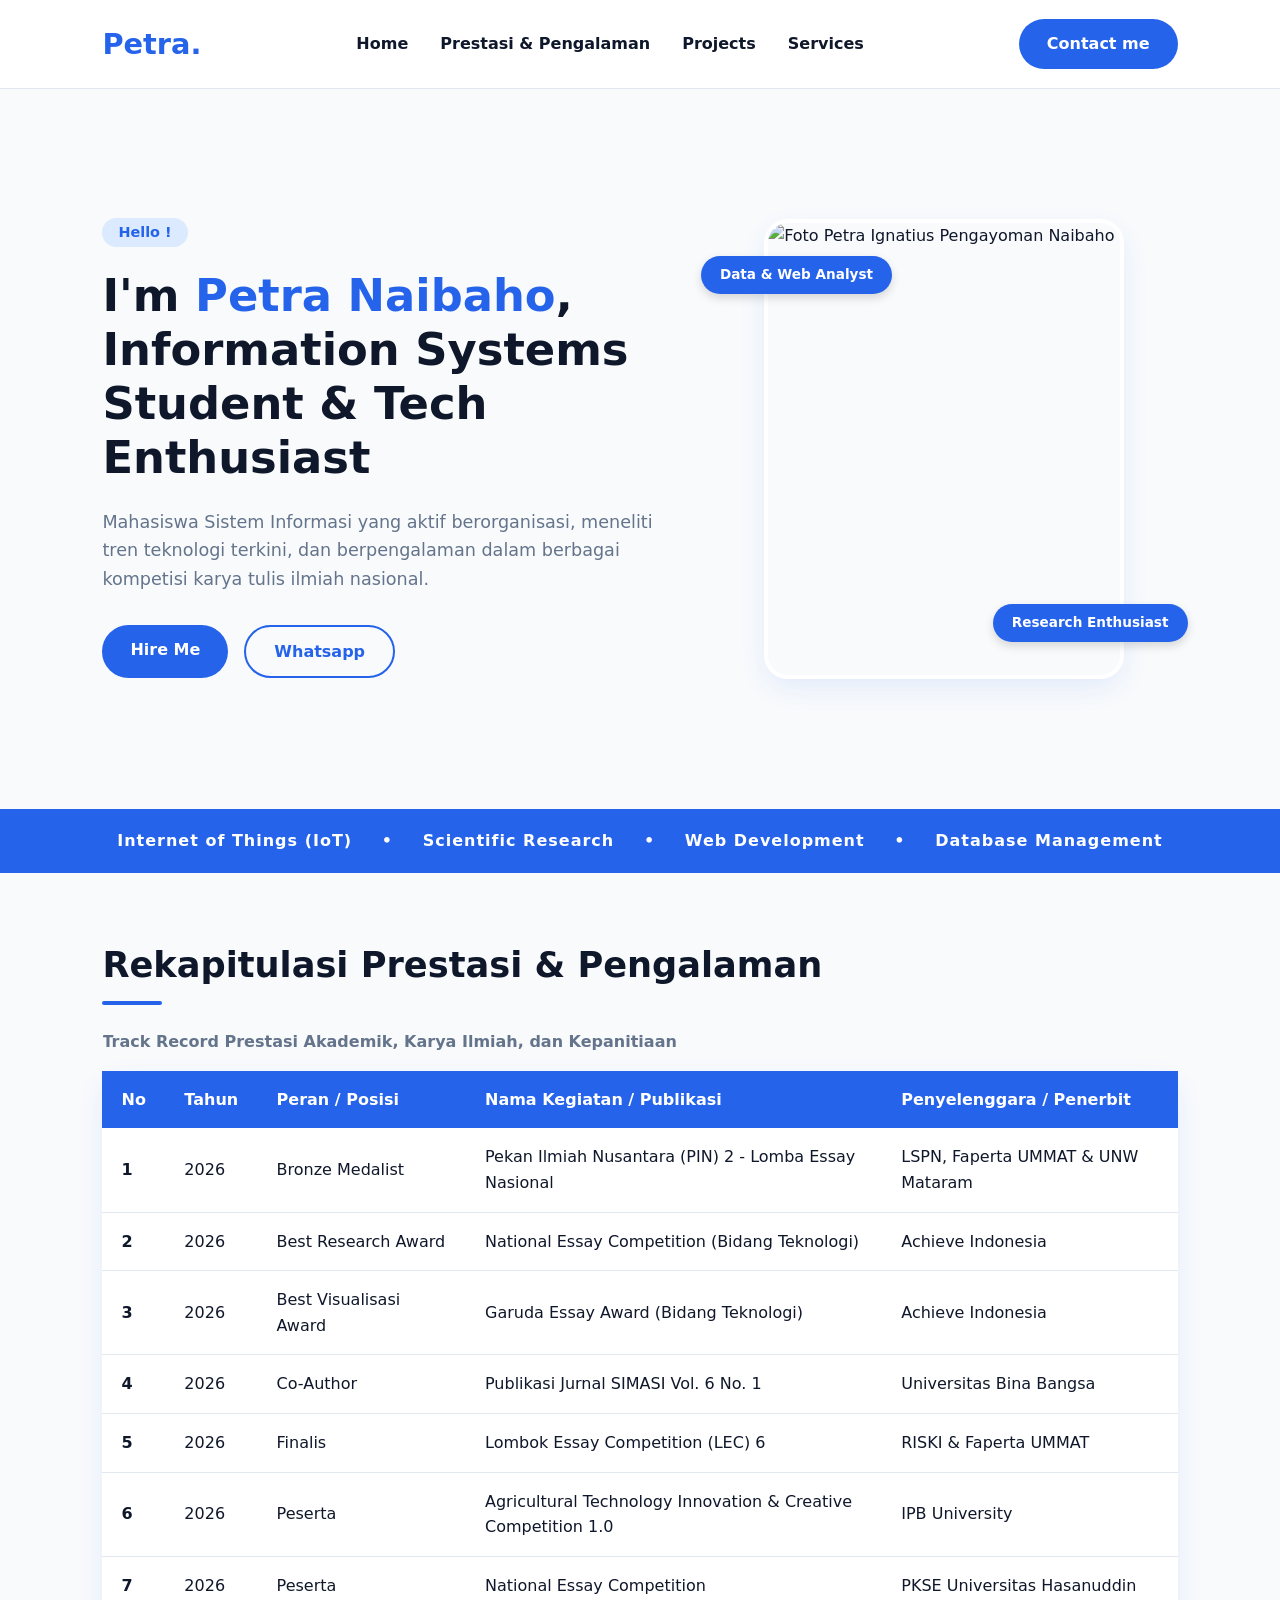
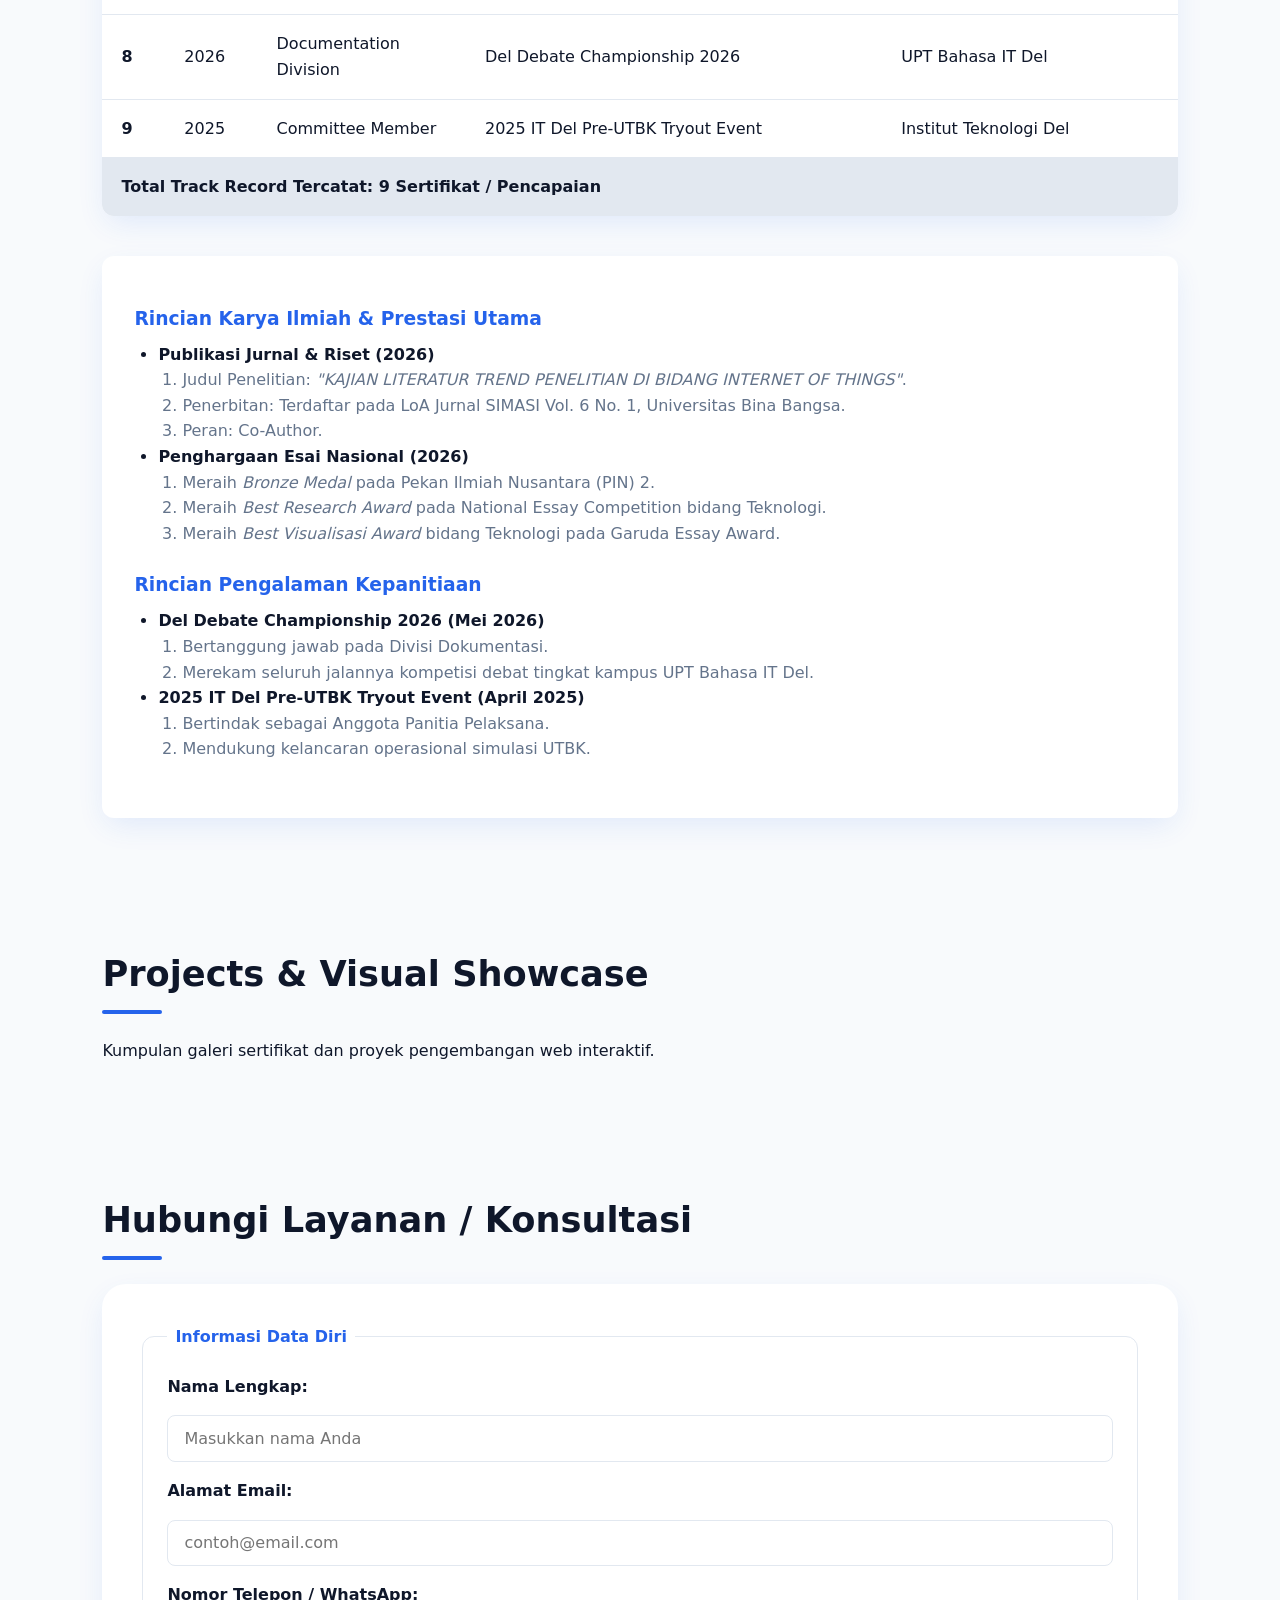
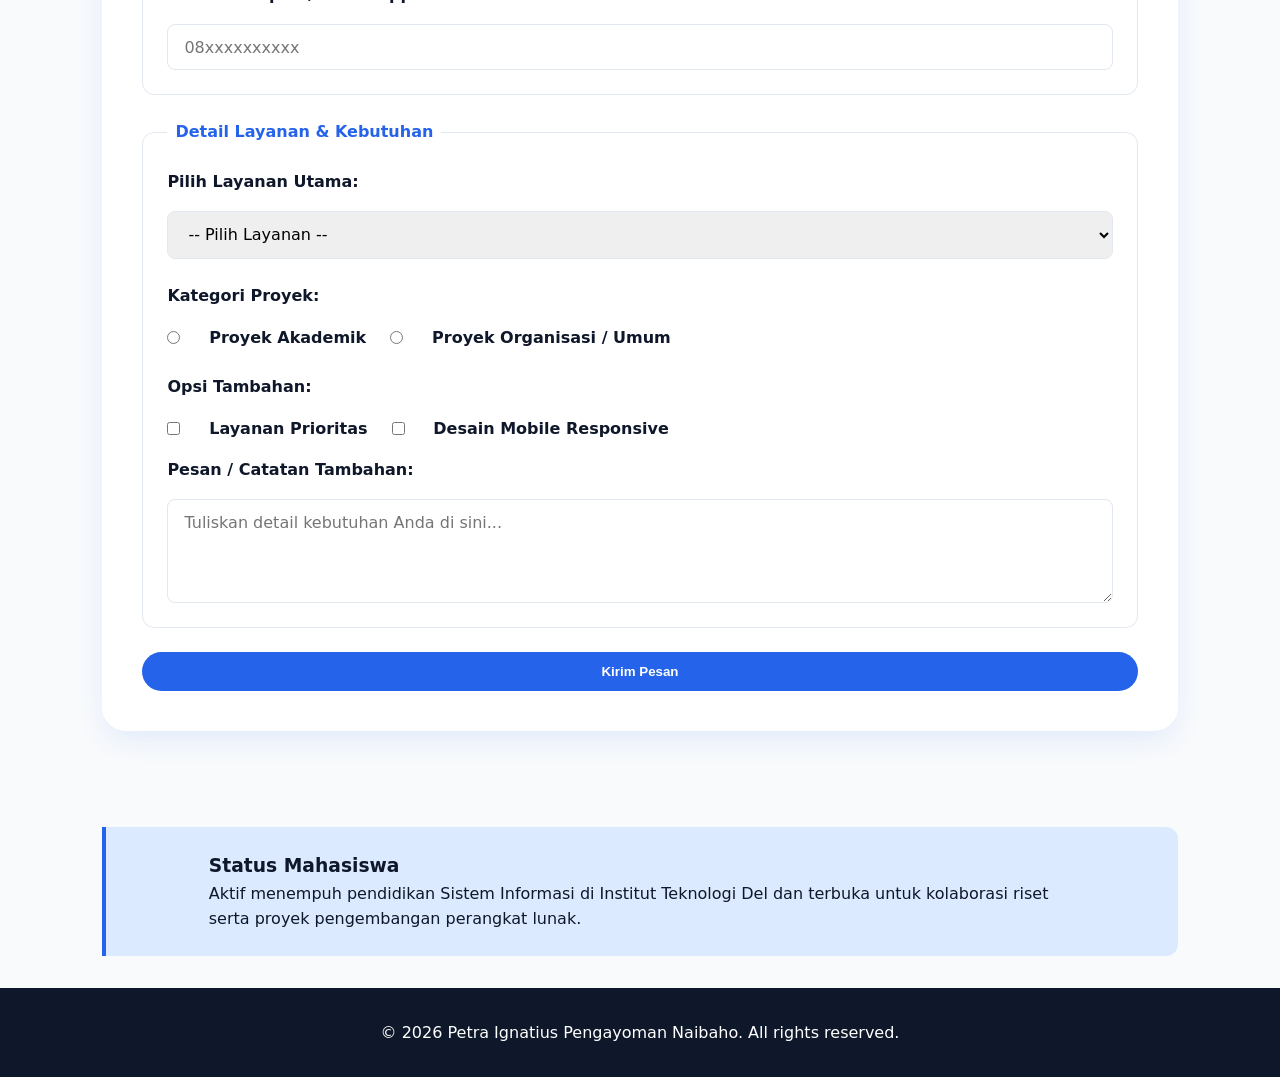
==== Portofolio_Petra/index.html @ 7502387e "update" ====
<!DOCTYPE html>
<html lang="id">
<head>
  <meta charset="UTF-8">
  <meta name="viewport" content="width=device-width, initial-scale=1.0">
  <title>Portofolio - Petra Ignatius Pengayoman Naibaho</title>
  <link rel="stylesheet" href="style.css">
</head>
<body>

  <!-- Header & Navigasi Utama -->
  <header>
    <div class="logo">
      <h2>Petra.</h2>
    </div>
    <nav>
      <ul>
        <li><a href="#tentang-saya">Home</a></li>
        <li><a href="#prestasi-organisasi">Prestasi & Pengalaman</a></li>
        <li><a href="#portofolio-karya">Projects</a></li>
        <li><a href="#formulir-layanan">Services</a></li>
      </ul>
    </nav>
    <a href="#formulir-layanan" class="btn-nav">Contact me</a>
  </header>

  <main>
    <!-- Hero Section -->
    <section id="tentang-saya" class="hero-section">
      <div class="hero-text">
        <span class="badge-hello">Hello !</span>
        <h1>I'm <span>Petra Naibaho</span>,<br>Information Systems Student & Tech Enthusiast</h1>
        <p>Mahasiswa Sistem Informasi yang aktif berorganisasi, meneliti tren teknologi terkini, dan berpengalaman dalam berbagai kompetisi karya tulis ilmiah nasional.</p>
        
        <div class="hero-buttons">
          <a href="#formulir-layanan" class="btn-primary">Hire Me</a>
          <a href="https://wa.me/" target="_blank" rel="noopener noreferrer" class="btn-secondary">Whatsapp</a>
        </div>
      </div>

      <div class="hero-image-container">
        <img src="assets/images/foto-petra.jpg" alt="Foto Petra Ignatius Pengayoman Naibaho" class="profile-img">
        <span class="tag-badge tag-top">Data & Web Analyst</span>
        <span class="tag-badge tag-bottom">Research Enthusiast</span>
      </div>
    </section>

    <!-- Skills Banner Strip -->
    <div class="skills-banner">
      <span>Internet of Things (IoT)</span> &bull; 
      <span>Scientific Research</span> &bull; 
      <span>Web Development</span> &bull; 
      <span>Database Management</span>
    </div>

    <!-- Section 2: Tabel Rekapitulasi & List Semantik -->
    <section id="prestasi-organisasi">
      <h2>Rekapitulasi Prestasi & Pengalaman</h2>
      
      <!-- Tabel Semantik Lengkap -->
      <table>
        <caption>Track Record Prestasi Akademik, Karya Ilmiah, dan Kepanitiaan</caption>
        <thead>
          <tr>
            <th scope="col">No</th>
            <th scope="col">Tahun</th>
            <th scope="col">Peran / Posisi</th>
            <th scope="col">Nama Kegiatan / Publikasi</th>
            <th scope="col">Penyelenggara / Penerbit</th>
          </tr>
        </thead>
        <tbody>
          <tr>
            <th scope="row">1</th>
            <td>2026</td>
            <td>Bronze Medalist</td>
            <td>Pekan Ilmiah Nusantara (PIN) 2 - Lomba Essay Nasional</td>
            <td>LSPN, Faperta UMMAT & UNW Mataram</td>
          </tr>
          <tr>
            <th scope="row">2</th>
            <td>2026</td>
            <td>Best Research Award</td>
            <td>National Essay Competition (Bidang Teknologi)</td>
            <td>Achieve Indonesia</td>
          </tr>
          <tr>
            <th scope="row">3</th>
            <td>2026</td>
            <td>Best Visualisasi Award</td>
            <td>Garuda Essay Award (Bidang Teknologi)</td>
            <td>Achieve Indonesia</td>
          </tr>
          <tr>
            <th scope="row">4</th>
            <td>2026</td>
            <td>Co-Author</td>
            <td>Publikasi Jurnal SIMASI Vol. 6 No. 1</td>
            <td>Universitas Bina Bangsa</td>
          </tr>
          <tr>
            <th scope="row">5</th>
            <td>2026</td>
            <td>Finalis</td>
            <td>Lombok Essay Competition (LEC) 6</td>
            <td>RISKI & Faperta UMMAT</td>
          </tr>
          <tr>
            <th scope="row">6</th>
            <td>2026</td>
            <td>Peserta</td>
            <td>Agricultural Technology Innovation & Creative Competition 1.0</td>
            <td>IPB University</td>
          </tr>
          <tr>
            <th scope="row">7</th>
            <td>2026</td>
            <td>Peserta</td>
            <td>National Essay Competition</td>
            <td>PKSE Universitas Hasanuddin</td>
          </tr>
          <tr>
            <th scope="row">8</th>
            <td>2026</td>
            <td>Documentation Division</td>
            <td>Del Debate Championship 2026</td>
            <td>UPT Bahasa IT Del</td>
          </tr>
          <tr>
            <th scope="row">9</th>
            <td>2025</td>
            <td>Committee Member</td>
            <td>2025 IT Del Pre-UTBK Tryout Event</td>
            <td>Institut Teknologi Del</td>
          </tr>
        </tbody>
        <tfoot>
          <tr>
            <td colspan="5">Total Track Record Tercatat: 9 Sertifikat / Pencapaian</td>
          </tr>
        </tfoot>
      </table>

      <!-- List Detail Rincian (HTML Lists: ul & ol) -->
      <article class="detail-lists">
        <h3>Rincian Karya Ilmiah & Prestasi Utama</h3>
        <ul>
          <li>
            <strong>Publikasi Jurnal & Riset (2026)</strong>
            <ol>
              <li>Judul Penelitian: <em>"KAJIAN LITERATUR TREND PENELITIAN DI BIDANG INTERNET OF THINGS"</em>.</li>
              <li>Penerbitan: Terdaftar pada LoA Jurnal SIMASI Vol. 6 No. 1, Universitas Bina Bangsa.</li>
              <li>Peran: Co-Author.</li>
            </ol>
          </li>
          <li>
            <strong>Penghargaan Esai Nasional (2026)</strong>
            <ol>
              <li>Meraih <em>Bronze Medal</em> pada Pekan Ilmiah Nusantara (PIN) 2.</li>
              <li>Meraih <em>Best Research Award</em> pada National Essay Competition bidang Teknologi.</li>
              <li>Meraih <em>Best Visualisasi Award</em> bidang Teknologi pada Garuda Essay Award.</li>
            </ol>
          </li>
        </ul>

        <h3>Rincian Pengalaman Kepanitiaan</h3>
        <ul>
          <li>
            <strong>Del Debate Championship 2026 (Mei 2026)</strong>
            <ol>
              <li>Bertanggung jawab pada Divisi Dokumentasi.</li>
              <li>Merekam seluruh jalannya kompetisi debat tingkat kampus UPT Bahasa IT Del.</li>
            </ol>
          </li>
          <li>
            <strong>2025 IT Del Pre-UTBK Tryout Event (April 2025)</strong>
            <ol>
              <li>Bertindak sebagai Anggota Panitia Pelaksana.</li>
              <li>Mendukung kelancaran operasional simulasi UTBK.</li>
            </ol>
          </li>
        </ul>
      </article>
    </section>

    <!-- Section 3: Showcase Karya -->
    <section id="portofolio-karya">
      <h2>Projects & Visual Showcase</h2>
      <p>Kumpulan galeri sertifikat dan proyek pengembangan web interaktif.</p>
    </section>

    <!-- Section 4: Formulir Layanan Interaktif (WCAG 2.2 Level AA) -->
    <section id="formulir-layanan">
      <h2>Hubungi Layanan / Konsultasi</h2>
      <form action="#" method="POST">
        
        <fieldset>
          <legend>Informasi Data Diri</legend>
          
          <label for="nama">Nama Lengkap:</label>
          <input type="text" id="nama" name="nama" placeholder="Masukkan nama Anda" required>

          <label for="email">Alamat Email:</label>
          <input type="email" id="email" name="email" placeholder="contoh@email.com" required>

          <label for="telepon">Nomor Telepon / WhatsApp:</label>
          <input type="tel" id="telepon" name="telepon" placeholder="08xxxxxxxxxx" required>
        </fieldset>

        <fieldset>
          <legend>Detail Layanan & Kebutuhan</legend>
          
          <label for="jenis-layanan">Pilih Layanan Utama:</label>
          <select id="jenis-layanan" name="jenis-layanan" required>
            <option value="">-- Pilih Layanan --</option>
            <option value="web-dev">Web Development</option>
            <option value="research">Konsultasi Riset & Karya Tulis</option>
            <option value="database">Desain Basis Data</option>
          </select>

          <p class="form-label-group">Kategori Proyek:</p>
          <div class="radio-group">
            <input type="radio" id="akademik" name="kategori" value="akademik" required>
            <label for="akademik">Proyek Akademik</label>
            
            <input type="radio" id="organisasi" name="kategori" value="organisasi">
            <label for="organisasi">Proyek Organisasi / Umum</label>
          </div>

          <p class="form-label-group">Opsi Tambahan:</p>
          <div class="checkbox-group">
            <input type="checkbox" id="fast-track" name="opsi" value="fast-track">
            <label for="fast-track">Layanan Prioritas</label>
            
            <input type="checkbox" id="responsive" name="opsi" value="responsive">
            <label for="responsive">Desain Mobile Responsive</label>
          </div>

          <label for="pesan">Pesan / Catatan Tambahan:</label>
          <textarea id="pesan" name="pesan" rows="4" placeholder="Tuliskan detail kebutuhan Anda di sini..." required></textarea>
        </fieldset>

        <button type="submit" class="btn-primary">Kirim Pesan</button>
      </form>
    </section>

    <!-- Sidebar Informasi Tambahan -->
    <aside>
      <h3>Status Mahasiswa</h3>
      <p>Aktif menempuh pendidikan Sistem Informasi di Institut Teknologi Del dan terbuka untuk kolaborasi riset serta proyek pengembangan perangkat lunak.</p>
    </aside>
  </main>

  <!-- Footer -->
  <footer>
    <p>&copy; 2026 Petra Ignatius Pengayoman Naibaho. All rights reserved.</p>
  </footer>

</body>
</html>
---- Portofolio_Petra/style.css ----
/* ==========================================================================
   1. UNIVERSAL RESET & VARIABLES
   ========================================================================== */
:root {
  --primary-color: #2563eb;
  --primary-hover: #1d4ed8;
  --bg-color: #f8fafc;
  --card-bg: #ffffff;
  --text-dark: #0f172a;
  --text-muted: #64748b;
  --border-color: #e2e8f0;

  --font-family: 'Segoe UI', system-ui, -apple-system, sans-serif;
  --border-radius-lg: 24px;
  --border-radius-md: 12px;
  --border-radius-pill: 50px;
  --box-shadow: 0 10px 30px -5px rgba(37, 99, 235, 0.12);
}

* {
  margin: 0;
  padding: 0;
  box-sizing: border-box;
}

html {
  scroll-behavior: smooth;
}

body {
  font-family: var(--font-family);
  background-color: var(--bg-color);
  color: var(--text-dark);
  line-height: 1.6;
}

/* ==========================================================================
   2. HEADER & NAVIGASI (Flexbox)
   ========================================================================== */
header {
  display: flex;
  justify-content: space-between;
  align-items: center;
  padding: 1.2rem 8%;
  background-color: rgba(255, 255, 255, 0.95);
  backdrop-filter: blur(10px);
  position: sticky;
  top: 0;
  z-index: 1000;
  border-bottom: 1px solid var(--border-color);
}

.logo h2 {
  font-size: 1.8rem;
  font-weight: 800;
  color: var(--primary-color);
}

nav ul {
  display: flex;
  list-style: none;
  gap: 2rem;
}

nav ul li a {
  text-decoration: none;
  color: var(--text-dark);
  font-weight: 600;
  transition: color 0.3s ease;
}

nav ul li a:hover {
  color: var(--primary-color);
}

.btn-nav, .btn-primary {
  background-color: var(--primary-color);
  color: #ffffff;
  padding: 0.75rem 1.75rem;
  border-radius: var(--border-radius-pill);
  text-decoration: none;
  font-weight: 600;
  transition: all 0.3s ease;
  border: none;
  cursor: pointer;
  display: inline-block;
  text-align: center;
}

.btn-nav:hover, .btn-primary:hover {
  background-color: var(--primary-hover);
  transform: translateY(-2px);
  box-shadow: 0 5px 15px rgba(37, 99, 235, 0.3);
}

.btn-secondary {
  background-color: transparent;
  color: var(--primary-color);
  border: 2px solid var(--primary-color);
  padding: 0.75rem 1.75rem;
  border-radius: var(--border-radius-pill);
  text-decoration: none;
  font-weight: 600;
  transition: all 0.3s ease;
}

.btn-secondary:hover {
  background-color: var(--primary-color);
  color: #ffffff;
}

/* ==========================================================================
   3. HERO SECTION (CSS Grid Layout)
   ========================================================================== */
.hero-section {
  display: grid;
  grid-template-columns: 1.2fr 1fr;
  align-items: center;
  gap: 3rem;
  padding: 4rem 8%;
  min-height: 80vh;
}

.badge-hello {
  background-color: #dbeafe;
  color: var(--primary-color);
  padding: 0.4rem 1rem;
  border-radius: var(--border-radius-pill);
  font-weight: 700;
  font-size: 0.9rem;
}

.hero-text h1 {
  font-size: 2.8rem;
  line-height: 1.2;
  margin: 1.5rem 0;
  font-weight: 800;
}

.hero-text h1 span {
  color: var(--primary-color);
}

.hero-text p {
  color: var(--text-muted);
  font-size: 1.1rem;
  margin-bottom: 2rem;
}

.hero-buttons {
  display: flex;
  gap: 1rem;
}

.hero-image-container {
  position: relative;
  display: flex;
  justify-content: center;
  align-items: center;
}

.profile-img {
  width: 100%;
  max-width: 360px;
  height: 460px;
  object-fit: cover;
  border-radius: var(--border-radius-lg);
  box-shadow: var(--box-shadow);
  border: 4px solid #ffffff;
}

.tag-badge {
  position: absolute;
  background-color: var(--primary-color);
  color: #ffffff;
  padding: 0.5rem 1.2rem;
  border-radius: var(--border-radius-pill);
  font-weight: 600;
  font-size: 0.85rem;
  box-shadow: 0 4px 10px rgba(0, 0, 0, 0.15);
  z-index: 2;
}

.tag-top { 
  top: 8%; 
  left: -10px; 
}

.tag-bottom { 
  bottom: 8%; 
  right: -10px; 
}

.skills-banner {
  background-color: var(--primary-color);
  color: #ffffff;
  padding: 1.2rem 8%;
  display: flex;
  justify-content: space-around;
  font-weight: 700;
  letter-spacing: 1px;
}

/* ==========================================================================
   4. SECTION & TABEL DATA SEMANTIK
   ========================================================================== */
section {
  padding: 4rem 8%;
}

section h2 {
  font-size: 2.2rem;
  margin-bottom: 1.5rem;
  position: relative;
}

section h2::after {
  content: '';
  display: block;
  width: 60px;
  height: 4px;
  background-color: var(--primary-color);
  border-radius: 2px;
  margin-top: 8px;
}

table {
  width: 100%;
  border-collapse: collapse;
  background-color: var(--card-bg);
  border-radius: var(--border-radius-md);
  overflow: hidden;
  box-shadow: var(--box-shadow);
  margin-bottom: 2.5rem;
}

caption {
  font-weight: 700;
  margin-bottom: 1rem;
  text-align: left;
  color: var(--text-muted);
}

thead {
  background-color: var(--primary-color);
  color: #ffffff;
}

th, td {
  padding: 1rem 1.2rem;
  text-align: left;
}

tbody tr {
  border-bottom: 1px solid var(--border-color);
  transition: background-color 0.2s;
}

tbody tr:hover {
  background-color: #f1f5f9;
}

tfoot {
  background-color: #e2e8f0;
  font-weight: 700;
}

.detail-lists {
  background: var(--card-bg);
  padding: 2rem;
  border-radius: var(--border-radius-md);
  box-shadow: var(--box-shadow);
}

.detail-lists h3 {
  margin-top: 1rem;
  margin-bottom: 0.5rem;
  color: var(--primary-color);
}

.detail-lists ul {
  margin-left: 1.5rem;
  margin-bottom: 1.5rem;
}

.detail-lists ol {
  margin-left: 1.5rem;
  color: var(--text-muted);
}

/* ==========================================================================
   5. FORMULIR INTERAKTIF & ACCESSIBLE
   ========================================================================== */
form {
  background-color: var(--card-bg);
  padding: 2.5rem;
  border-radius: var(--border-radius-lg);
  box-shadow: var(--box-shadow);
  display: grid;
  gap: 1.5rem;
}

fieldset {
  border: 1px solid var(--border-color);
  border-radius: var(--border-radius-md);
  padding: 1.5rem;
  display: grid;
  gap: 1rem;
}

legend {
  font-weight: 700;
  color: var(--primary-color);
  padding: 0 0.5rem;
}

label {
  font-weight: 600;
  display: block;
}

.form-label-group {
  font-weight: 600;
  margin-top: 0.5rem;
}

input[type="text"],
input[type="email"],
input[type="tel"],
select,
textarea {
  width: 100%;
  padding: 0.8rem 1rem;
  border: 1px solid var(--border-color);
  border-radius: 8px;
  font-family: inherit;
  font-size: 1rem;
  transition: border-color 0.3s ease;
}

input:focus, select:focus, textarea:focus {
  outline: none;
  border-color: var(--primary-color);
  box-shadow: 0 0 0 3px rgba(37, 99, 235, 0.2);
}

.radio-group, .checkbox-group {
  display: flex;
  gap: 1.5rem;
  align-items: center;
}

.radio-group input, .checkbox-group input {
  width: auto;
  margin-right: 0.3rem;
}

/* ==========================================================================
   6. FOOTER & ASIDE
   ========================================================================== */
aside {
  background-color: #dbeafe;
  border-left: 4px solid var(--primary-color);
  padding: 1.5rem 8%;
  margin: 2rem 8%;
  border-radius: 0 var(--border-radius-md) var(--border-radius-md) 0;
}

footer {
  text-align: center;
  padding: 2rem 8%;
  background-color: var(--text-dark);
  color: #ffffff;
}

/* ==========================================================================
   7. MEDIA QUERIES (Responsif Mobile < 768px)
   ========================================================================== */
@media (max-width: 768px) {
  header {
    flex-direction: column;
    gap: 1rem;
  }

  nav ul {
    gap: 1rem;
  }

  .hero-section {
    grid-template-columns: 1fr;
    text-align: center;
  }

  .hero-buttons {
    justify-content: center;
  }

  .tag-badge {
    display: none;
  }

  .skills-banner {
    flex-direction: column;
    align-items: center;
    gap: 0.5rem;
  }

  table {
    display: block;
    overflow-x: auto;
  }
}
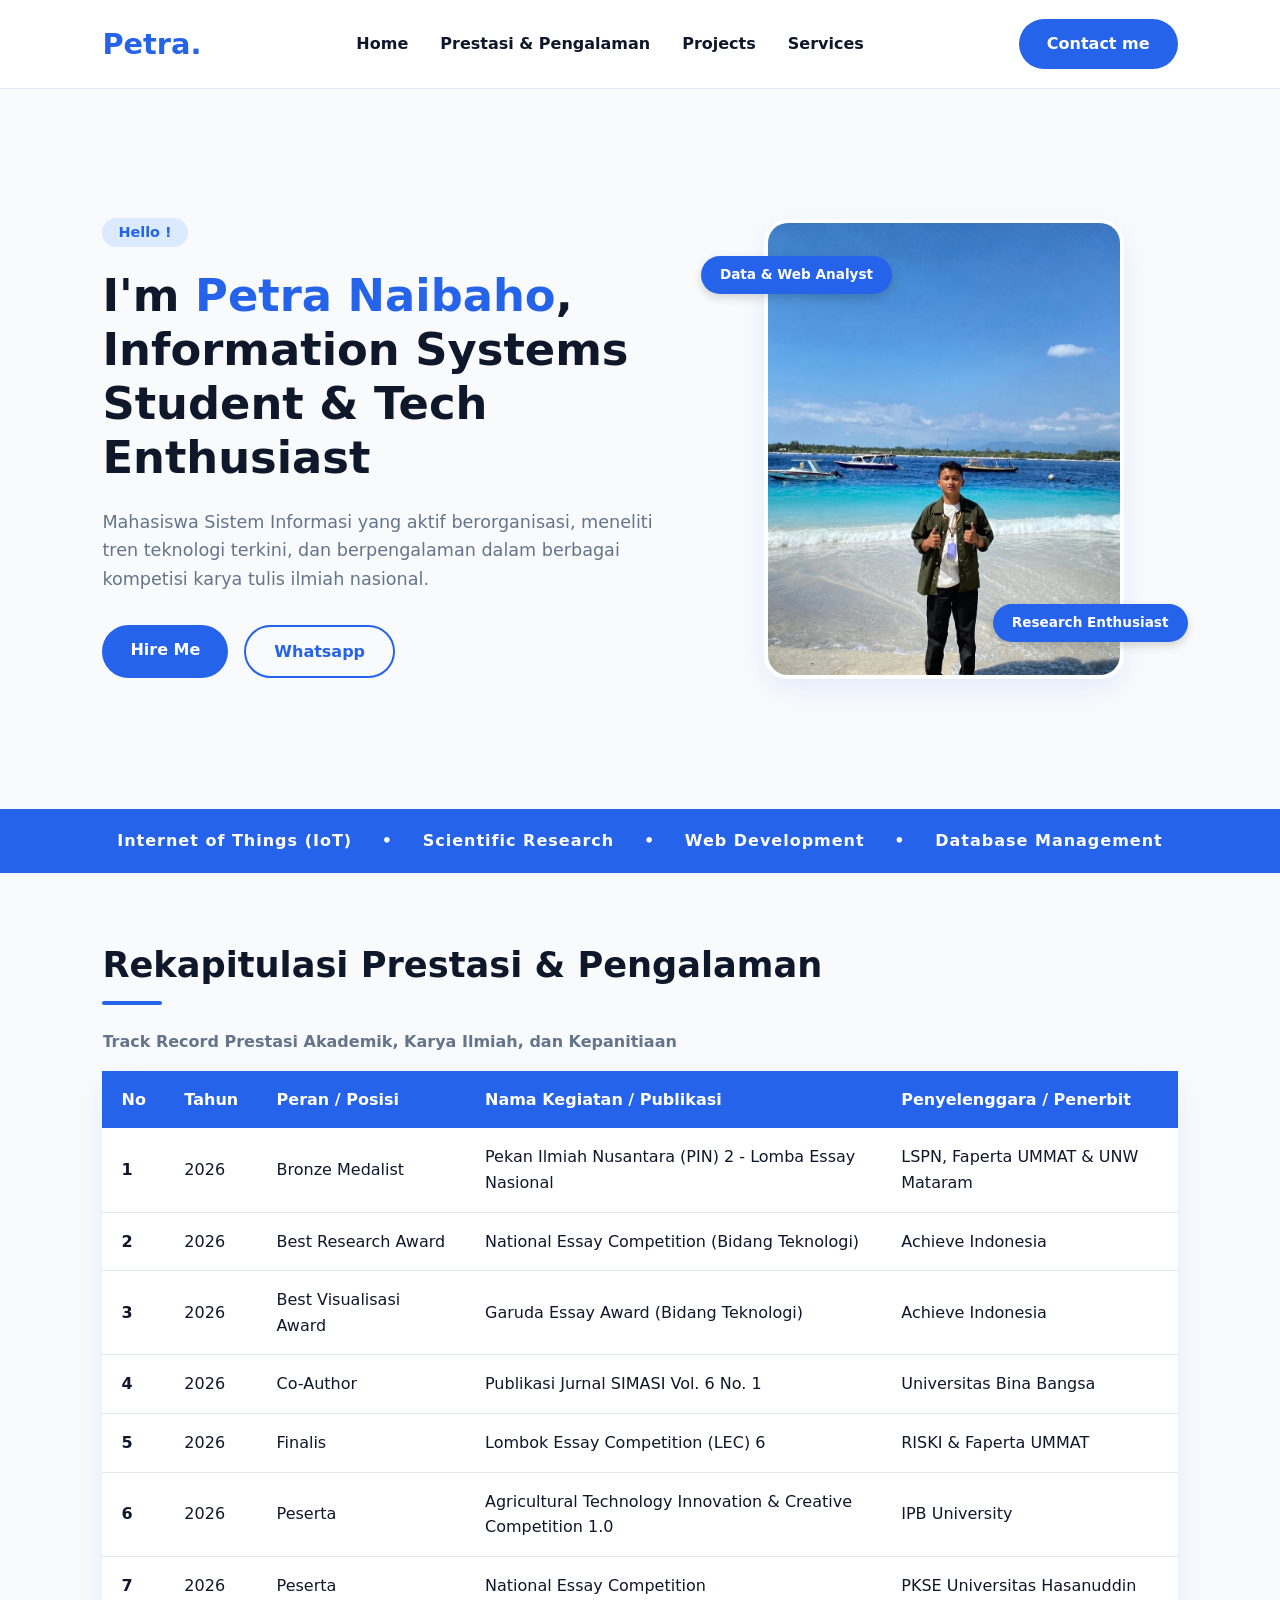
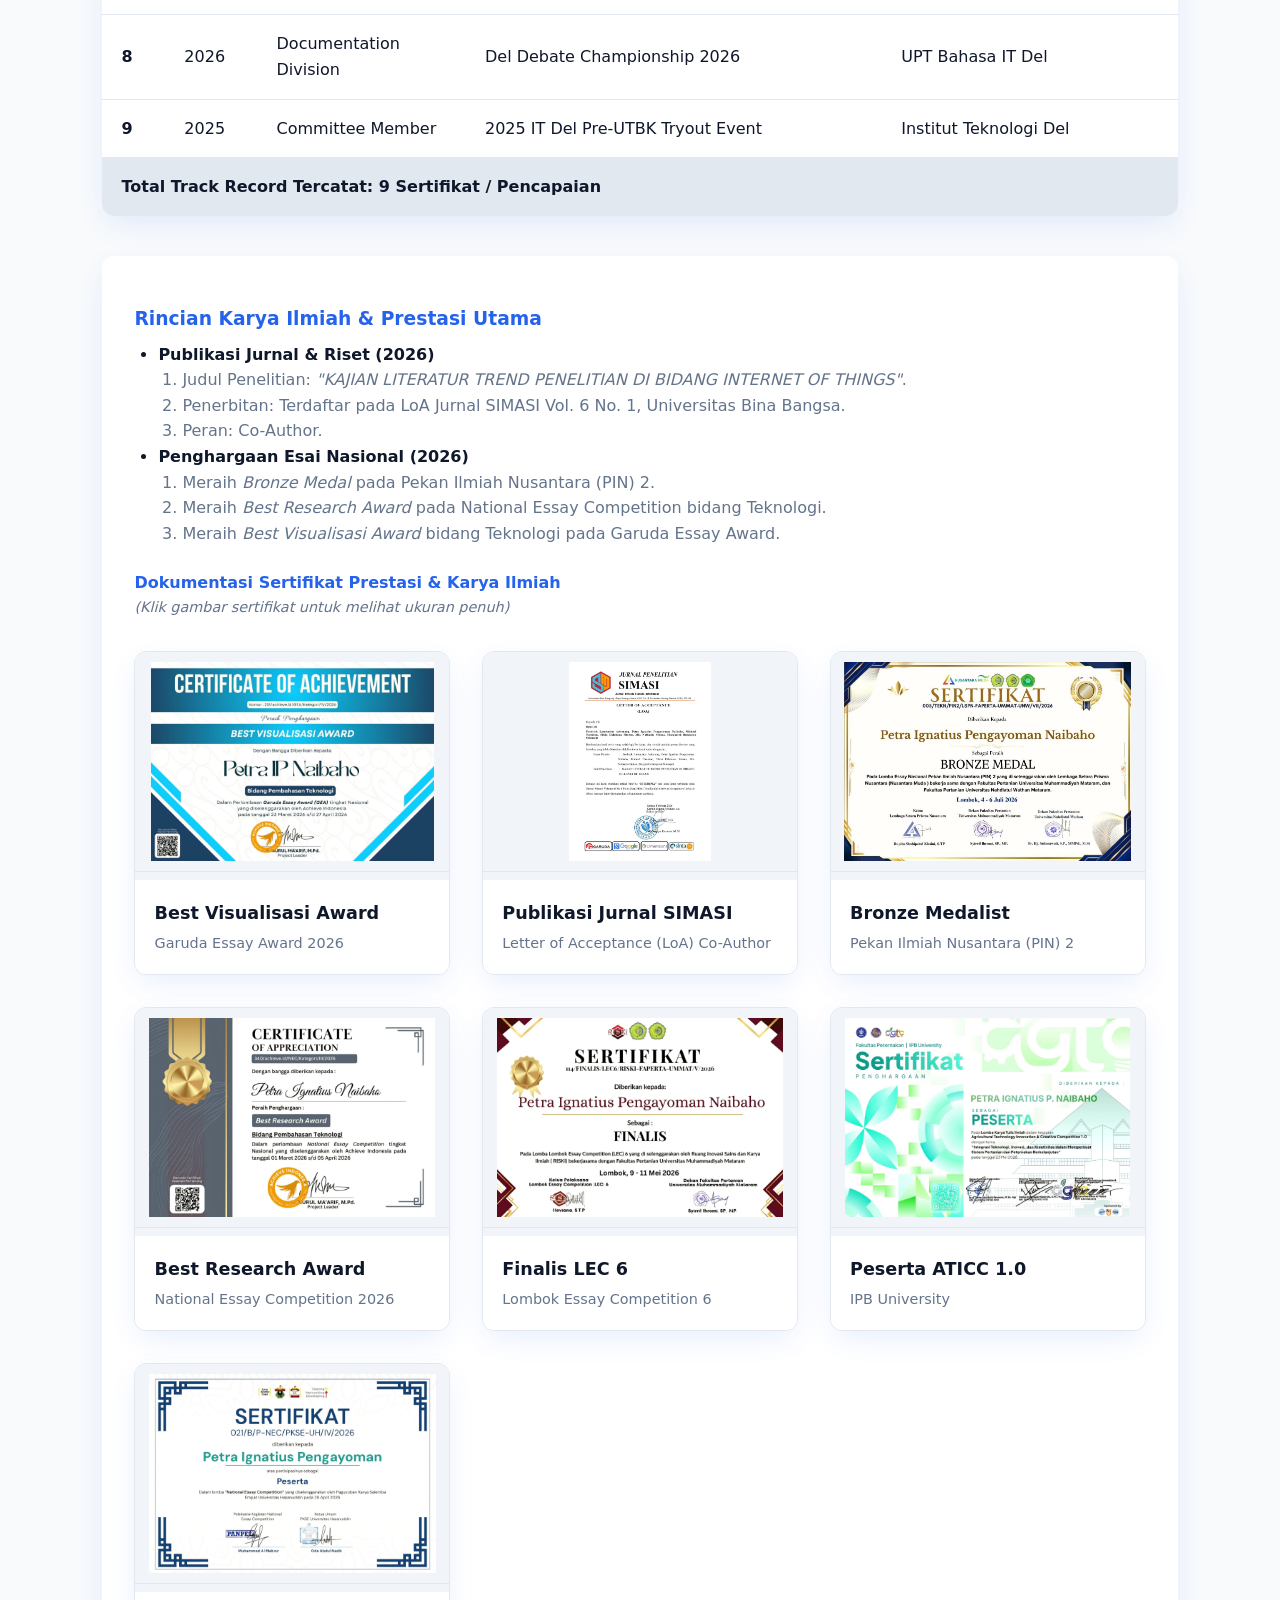
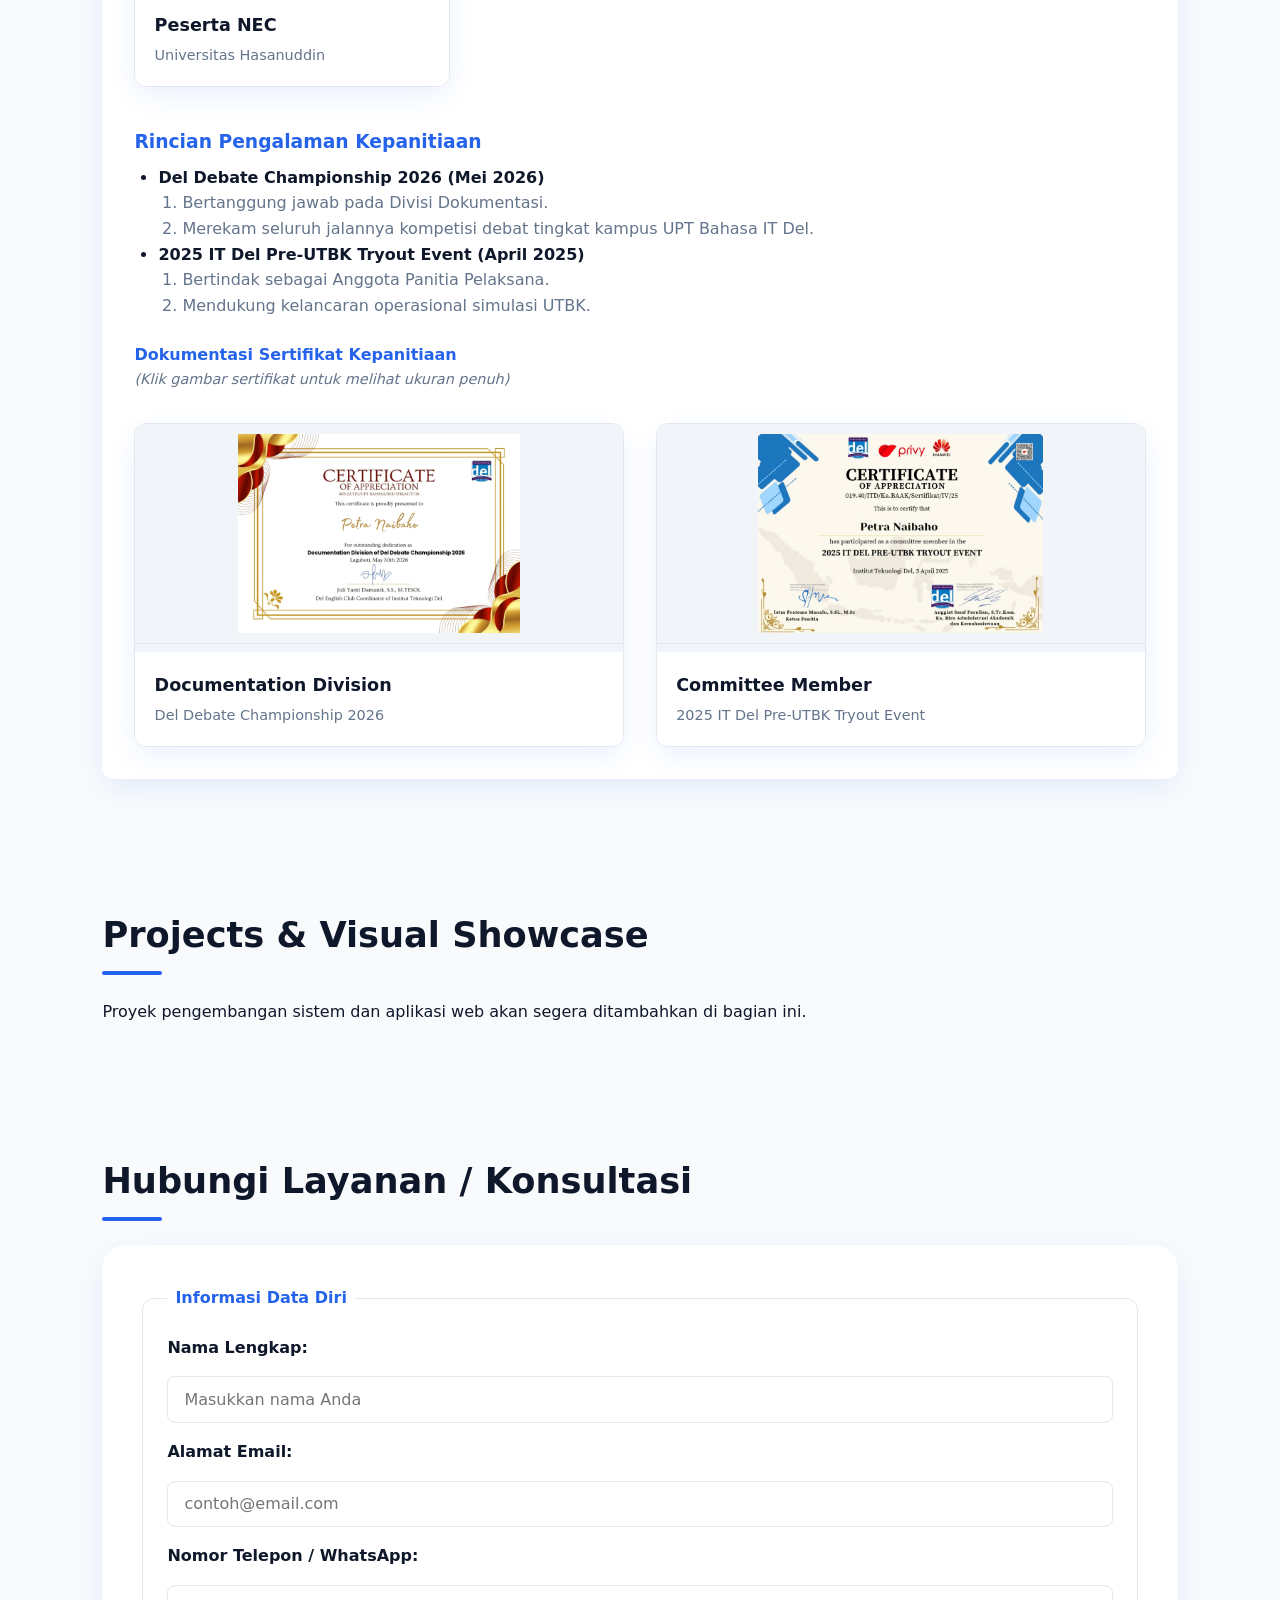
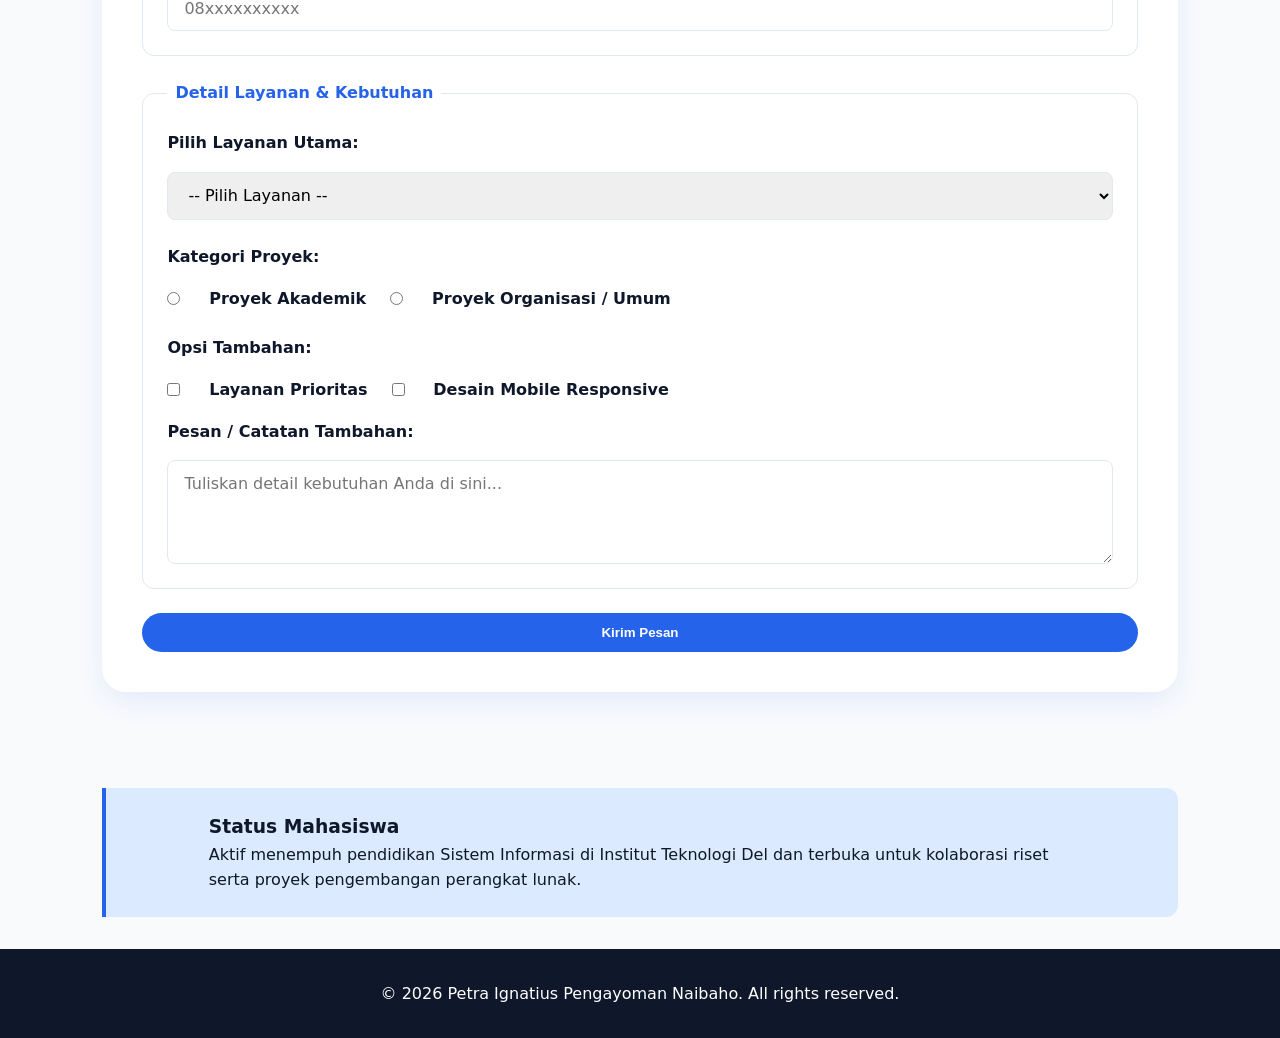
==== commit c2748b5d: "Update" ====
--- a/Portofolio_Petra/index.html
+++ b/Portofolio_Petra/index.html
@@ -25,7 +25,7 @@
   </header>
 
   <main>
-    <!-- Hero Section -->
+    <!-- Hero Section (Foto Profil & Ringkasan Diri) -->
     <section id="tentang-saya" class="hero-section">
       <div class="hero-text">
         <span class="badge-hello">Hello !</span>
@@ -38,8 +38,9 @@
         </div>
       </div>
 
+      <!-- Tempat Foto Profil Wajah Utama -->
       <div class="hero-image-container">
-        <img src="assets/images/foto-petra.jpg" alt="Foto Petra Ignatius Pengayoman Naibaho" class="profile-img">
+        <img src="/Portofolio_Petra/assets/Petra.jpg" alt="Foto Petra Ignatius Pengayoman Naibaho" class="profile-img">
         <span class="tag-badge tag-top">Data & Web Analyst</span>
         <span class="tag-badge tag-bottom">Research Enthusiast</span>
       </div>
@@ -53,7 +54,7 @@
       <span>Database Management</span>
     </div>
 
-    <!-- Section 2: Tabel Rekapitulasi & List Semantik -->
+    <!-- Section 2: Tabel Rekapitulasi & Rincian Beserta Galeri Terpisah -->
     <section id="prestasi-organisasi">
       <h2>Rekapitulasi Prestasi & Pengalaman</h2>
       
@@ -141,7 +142,7 @@
         </tfoot>
       </table>
 
-      <!-- List Detail Rincian (HTML Lists: ul & ol) -->
+      <!-- List Detail Rincian Beserta Galeri Terpisah -->
       <article class="detail-lists">
         <h3>Rincian Karya Ilmiah & Prestasi Utama</h3>
         <ul>
@@ -163,6 +164,81 @@
           </li>
         </ul>
 
+        <!-- 1. Galeri Sertifikat Prestasi & Karya Ilmiah -->
+        <h4 style="margin-top: 1.5rem; color: var(--primary-color);">Dokumentasi Sertifikat Prestasi & Karya Ilmiah</h4>
+        <p style="font-size: 0.9rem; color: var(--text-muted); margin-bottom: 1rem;"><em>(Klik gambar sertifikat untuk melihat ukuran penuh)</em></p>
+        <div class="gallery-grid" style="margin-bottom: 2.5rem;">
+          <div class="gallery-card">
+            <a href="/Portofolio_Petra/assets/Sertifikat 1.jpeg" target="_blank" rel="noopener noreferrer">
+              <img src="/Portofolio_Petra/assets/Sertifikat 1.jpeg" alt="Best Visualisasi Award" class="gallery-img">
+            </a>
+            <div class="gallery-info">
+              <h4>Best Visualisasi Award</h4>
+              <p>Garuda Essay Award 2026</p>
+            </div>
+          </div>
+
+          <div class="gallery-card">
+            <a href="/Portofolio_Petra/assets/Sertifikat 2.jpg" target="_blank" rel="noopener noreferrer">
+              <img src="/Portofolio_Petra/assets/Sertifikat 2.jpg" alt="Publikasi Jurnal SIMASI" class="gallery-img">
+            </a>
+            <div class="gallery-info">
+              <h4>Publikasi Jurnal SIMASI</h4>
+              <p>Letter of Acceptance (LoA) Co-Author</p>
+            </div>
+          </div>
+
+          <div class="gallery-card">
+            <a href="/Portofolio_Petra/assets/Sertifikat 3.jpg" target="_blank" rel="noopener noreferrer">
+              <img src="/Portofolio_Petra/assets/Sertifikat 3.jpg" alt="Bronze Medalist" class="gallery-img">
+            </a>
+            <div class="gallery-info">
+              <h4>Bronze Medalist</h4>
+              <p>Pekan Ilmiah Nusantara (PIN) 2</p>
+            </div>
+          </div>
+
+          <div class="gallery-card">
+            <a href="/Portofolio_Petra/assets/Sertifikat 5.jpg" target="_blank" rel="noopener noreferrer">
+              <img src="/Portofolio_Petra/assets/Sertifikat 5.jpg" alt="Best Research Award" class="gallery-img">
+            </a>
+            <div class="gallery-info">
+              <h4>Best Research Award</h4>
+              <p>National Essay Competition 2026</p>
+            </div>
+          </div>
+
+          <div class="gallery-card">
+            <a href="/Portofolio_Petra/assets/Sertifikat 7.jpg" target="_blank" rel="noopener noreferrer">
+              <img src="/Portofolio_Petra/assets/Sertifikat 7.jpg" alt="Finalis LEC 6" class="gallery-img">
+            </a>
+            <div class="gallery-info">
+              <h4>Finalis LEC 6</h4>
+              <p>Lombok Essay Competition 6</p>
+            </div>
+          </div>
+
+          <div class="gallery-card">
+            <a href="/Portofolio_Petra/assets/Sertifikat 8.jpg" target="_blank" rel="noopener noreferrer">
+              <img src="/Portofolio_Petra/assets/Sertifikat 8.jpg" alt="Peserta ATICC 1.0" class="gallery-img">
+            </a>
+            <div class="gallery-info">
+              <h4>Peserta ATICC 1.0</h4>
+              <p>IPB University</p>
+            </div>
+          </div>
+
+          <div class="gallery-card">
+            <a href="/Portofolio_Petra/assets/Sertifikat 9.jpg" target="_blank" rel="noopener noreferrer">
+              <img src="/Portofolio_Petra/assets/Sertifikat 9.jpg" alt="Peserta NEC Unhas" class="gallery-img">
+            </a>
+            <div class="gallery-info">
+              <h4>Peserta NEC</h4>
+              <p>Universitas Hasanuddin</p>
+            </div>
+          </div>
+        </div>
+
         <h3>Rincian Pengalaman Kepanitiaan</h3>
         <ul>
           <li>
@@ -180,13 +256,38 @@
             </ol>
           </li>
         </ul>
+
+        <!-- 2. Galeri Sertifikat Kepanitiaan -->
+        <h4 style="margin-top: 1.5rem; color: var(--primary-color);">Dokumentasi Sertifikat Kepanitiaan</h4>
+        <p style="font-size: 0.9rem; color: var(--text-muted); margin-bottom: 1rem;"><em>(Klik gambar sertifikat untuk melihat ukuran penuh)</em></p>
+        <div class="gallery-grid">
+          <div class="gallery-card">
+            <a href="/Portofolio_Petra/assets/Sertifikat 4.jpg" target="_blank" rel="noopener noreferrer">
+              <img src="/Portofolio_Petra/assets/Sertifikat 4.jpg" alt="Documentation Division" class="gallery-img">
+            </a>
+            <div class="gallery-info">
+              <h4>Documentation Division</h4>
+              <p>Del Debate Championship 2026</p>
+            </div>
+          </div>
+
+          <div class="gallery-card">
+            <a href="/Portofolio_Petra/assets/Sertifikat 6.jpg" target="_blank" rel="noopener noreferrer">
+              <img src="/Portofolio_Petra/assets/Sertifikat 6.jpg" alt="Committee Member Tryout" class="gallery-img">
+            </a>
+            <div class="gallery-info">
+              <h4>Committee Member</h4>
+              <p>2025 IT Del Pre-UTBK Tryout Event</p>
+            </div>
+          </div>
+        </div>
       </article>
     </section>
 
-    <!-- Section 3: Showcase Karya -->
+    <!-- Section 3: Showcase Karya (Sementara Dikosongkan untuk Proyek Mendatang) -->
     <section id="portofolio-karya">
       <h2>Projects & Visual Showcase</h2>
-      <p>Kumpulan galeri sertifikat dan proyek pengembangan web interaktif.</p>
+      <p>Proyek pengembangan sistem dan aplikasi web akan segera ditambahkan di bagian ini.</p>
     </section>
 
     <!-- Section 4: Formulir Layanan Interaktif (WCAG 2.2 Level AA) -->
--- a/Portofolio_Petra/style.css
+++ b/Portofolio_Petra/style.css
@@ -1,14 +1,14 @@
 /* ==========================================================================
-   1. UNIVERSAL RESET & VARIABLES
+   1. UNIVERSAL RESET & VARIABLES (Color Palette 60-30-10)
    ========================================================================== */
 :root {
-  --primary-color: #2563eb;
-  --primary-hover: #1d4ed8;
-  --bg-color: #f8fafc;
-  --card-bg: #ffffff;
-  --text-dark: #0f172a;
-  --text-muted: #64748b;
-  --border-color: #e2e8f0;
+  --primary-color: #2563eb;      /* Vibrant Blue (Accent) */
+  --primary-hover: #1d4ed8;      /* Darker Blue */
+  --bg-color: #f8fafc;           /* Light Background */
+  --card-bg: #ffffff;            /* Card Background */
+  --text-dark: #0f172a;          /* Slate Dark */
+  --text-muted: #64748b;         /* Muted Text */
+  --border-color: #e2e8f0;       /* Border Color */
 
   --font-family: 'Segoe UI', system-ui, -apple-system, sans-serif;
   --border-radius-lg: 24px;
@@ -289,7 +289,73 @@
 }
 
 /* ==========================================================================
-   5. FORMULIR INTERAKTIF & ACCESSIBLE
+   5. SHOWCASE GALERI KARYA & SERTIFIKAT INTERAKTIF
+   ========================================================================== */
+.gallery-grid {
+  display: grid;
+  grid-template-columns: repeat(auto-fit, minmax(300px, 1fr));
+  gap: 2rem;
+  margin-top: 2rem;
+}
+
+.gallery-card {
+  background-color: var(--card-bg);
+  border-radius: var(--border-radius-md);
+  overflow: hidden;
+  box-shadow: var(--box-shadow);
+  border: 1px solid var(--border-color);
+  transition: transform 0.3s ease, box-shadow 0.3s ease;
+  display: flex;
+  flex-direction: column;
+}
+
+.gallery-card:hover {
+  transform: translateY(-8px);
+  box-shadow: 0 15px 35px rgba(37, 99, 235, 0.2);
+}
+
+/* Link Pembungkus Gambar untuk Klik Tab Baru */
+.gallery-card a {
+  display: block;
+  cursor: pointer;
+  overflow: hidden;
+  background-color: #f1f5f9;
+}
+
+/* Frame Gambar Sertifikat (Utuh tanpa terpotong) */
+.gallery-img {
+  width: 100%;
+  height: 220px;
+  object-fit: contain;
+  padding: 10px;
+  border-bottom: 1px solid var(--border-color);
+  transition: transform 0.4s ease;
+}
+
+.gallery-card:hover .gallery-img {
+  transform: scale(1.05);
+}
+
+.gallery-info {
+  padding: 1.2rem;
+  background-color: var(--card-bg);
+  flex-grow: 1;
+}
+
+.gallery-info h4 {
+  font-size: 1.1rem;
+  color: var(--text-dark);
+  margin-bottom: 0.3rem;
+  font-weight: 700;
+}
+
+.gallery-info p {
+  font-size: 0.9rem;
+  color: var(--text-muted);
+}
+
+/* ==========================================================================
+   6. FORMULIR INTERAKTIF & ACCESSIBLE
    ========================================================================== */
 form {
   background-color: var(--card-bg);
@@ -356,7 +422,7 @@
 }
 
 /* ==========================================================================
-   6. FOOTER & ASIDE
+   7. FOOTER & ASIDE
    ========================================================================== */
 aside {
   background-color: #dbeafe;
@@ -374,7 +440,7 @@
 }
 
 /* ==========================================================================
-   7. MEDIA QUERIES (Responsif Mobile < 768px)
+   8. MEDIA QUERIES (Responsif Mobile < 768px)
    ========================================================================== */
 @media (max-width: 768px) {
   header {
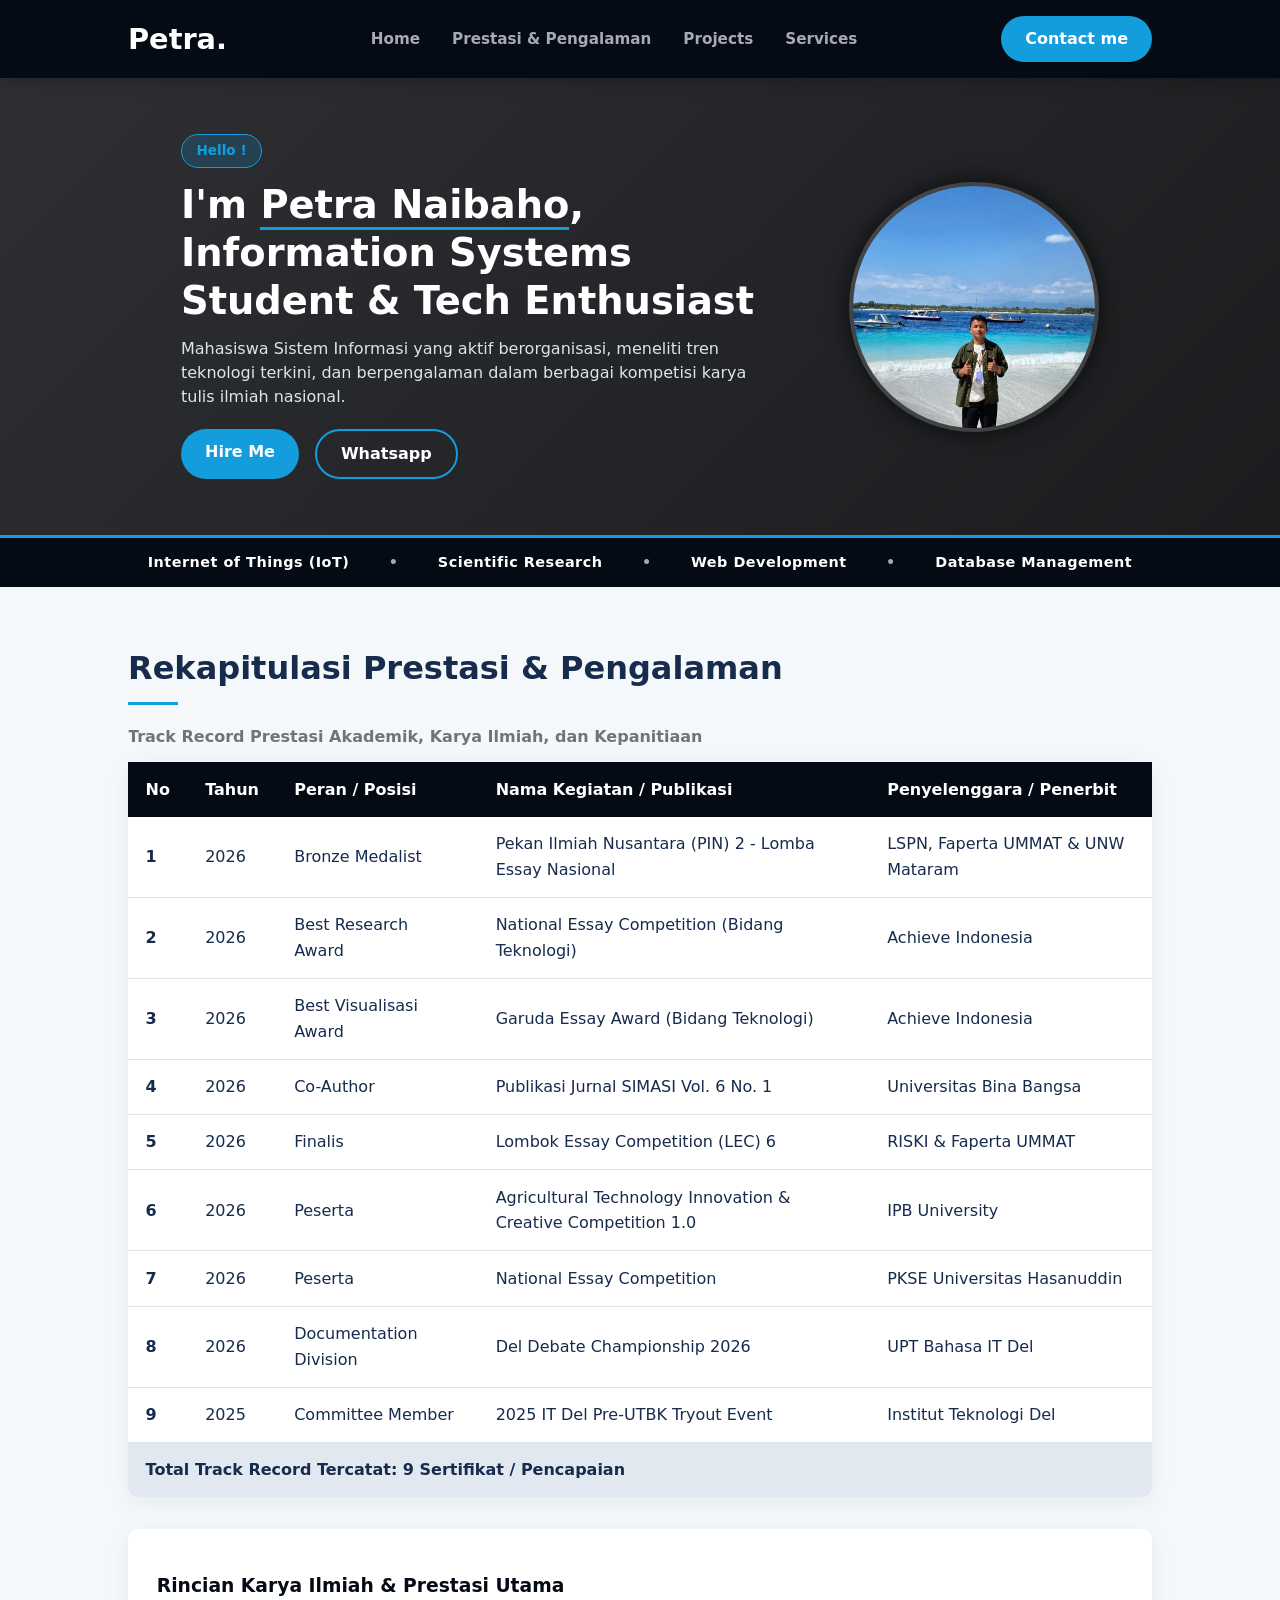
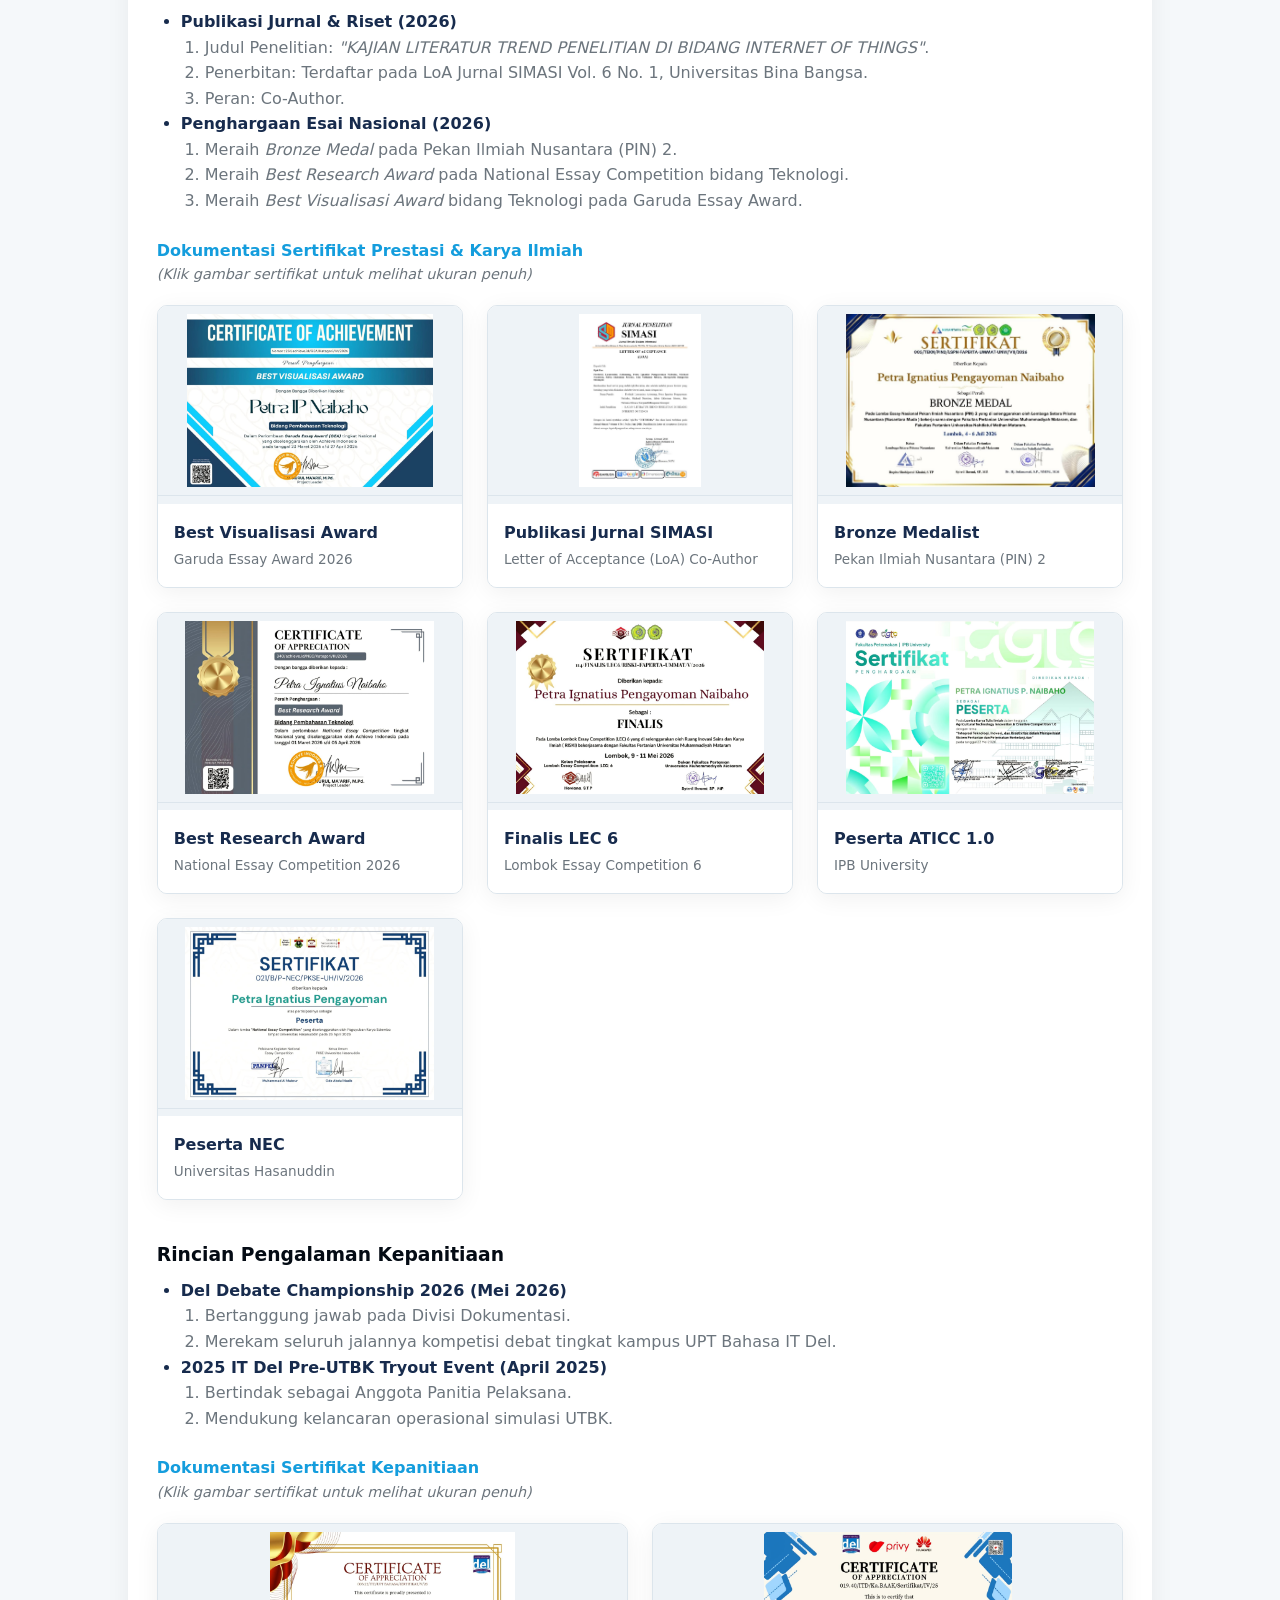
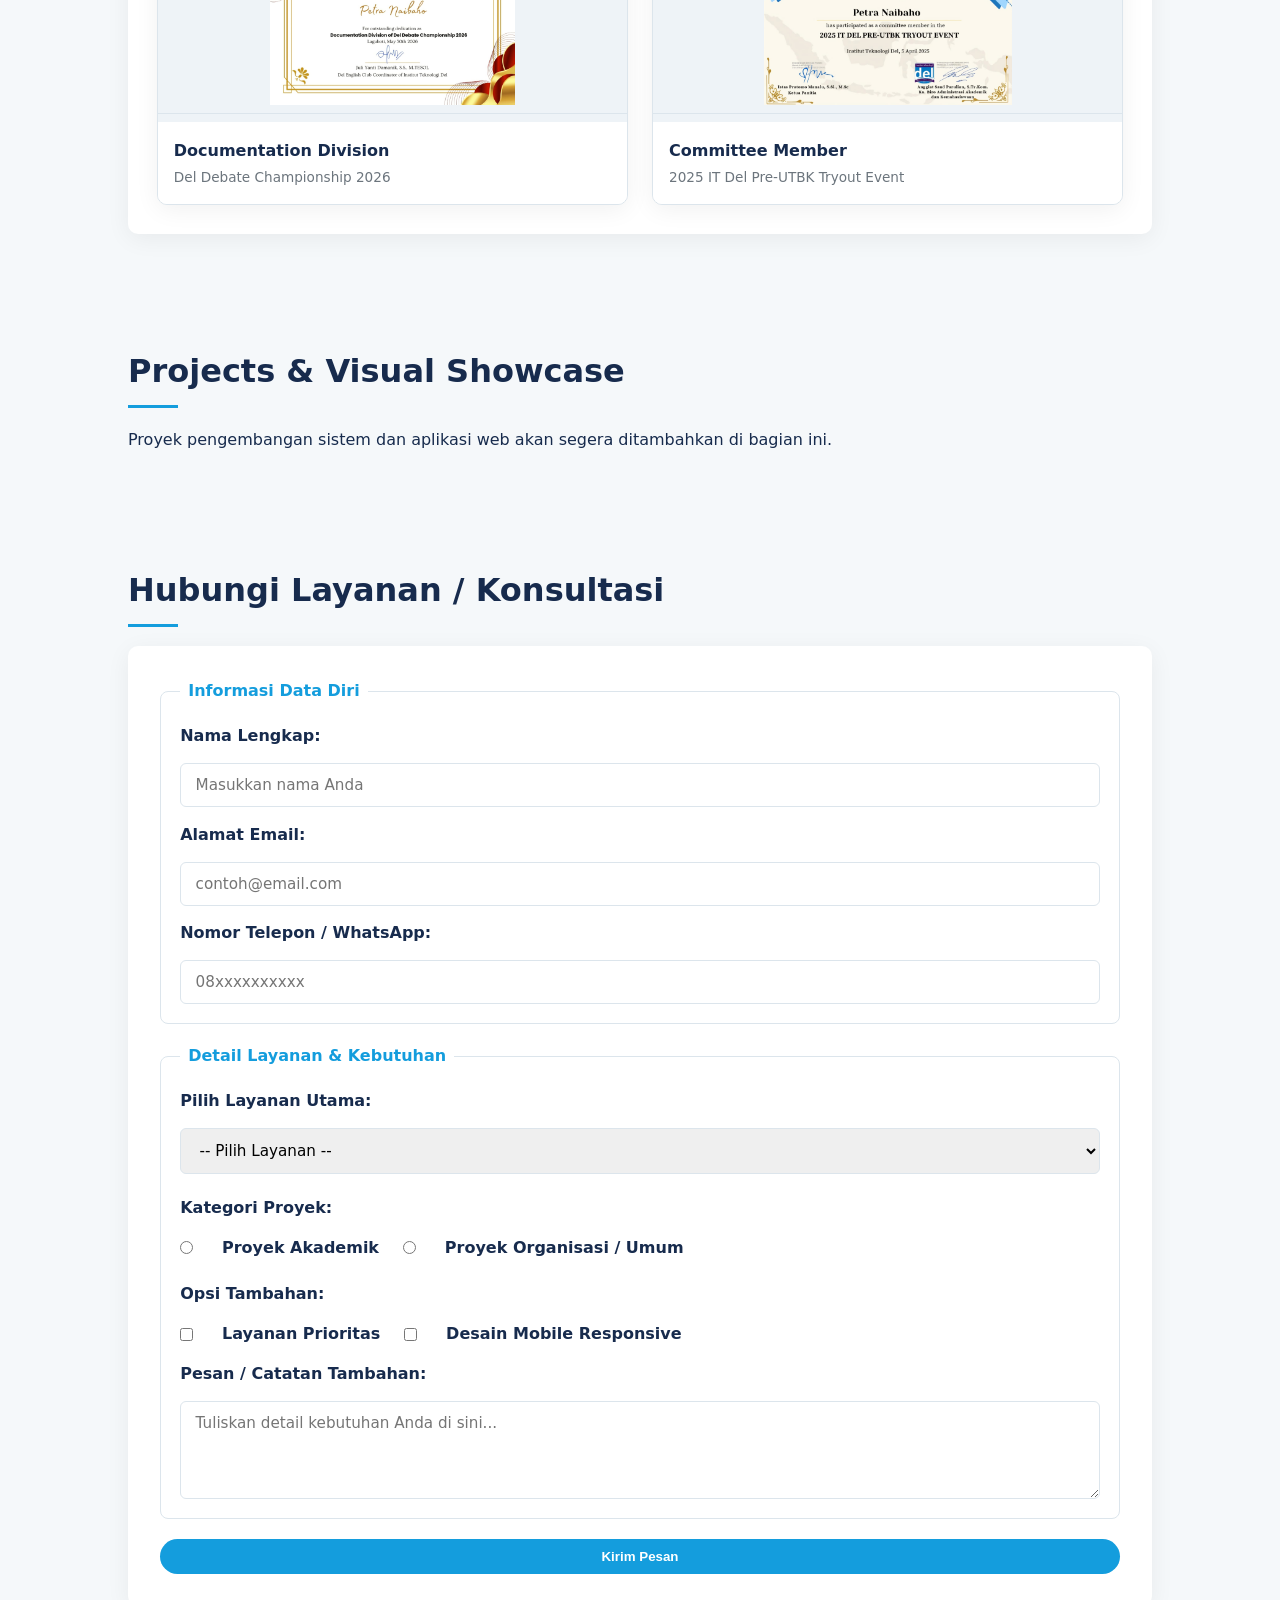
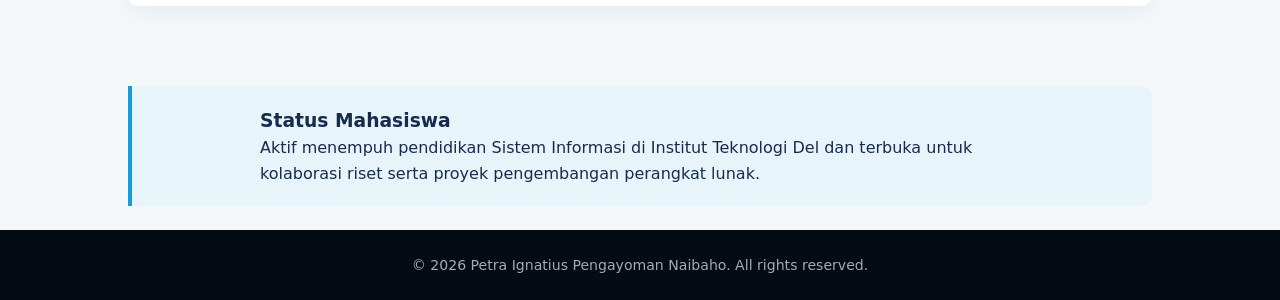
==== commit 985b4d66: "Update oke" ====
--- a/Portofolio_Petra/index.html
+++ b/Portofolio_Petra/index.html
@@ -25,7 +25,7 @@
   </header>
 
   <main>
-    <!-- Hero Section (Foto Profil & Ringkasan Diri) -->
+    <!-- Hero Section -->
     <section id="tentang-saya" class="hero-section">
       <div class="hero-text">
         <span class="badge-hello">Hello !</span>
@@ -38,11 +38,9 @@
         </div>
       </div>
 
-      <!-- Tempat Foto Profil Wajah Utama -->
+      <!-- Foto Profil Utama (Tanpa Tag Badge) -->
       <div class="hero-image-container">
         <img src="/Portofolio_Petra/assets/Petra.jpg" alt="Foto Petra Ignatius Pengayoman Naibaho" class="profile-img">
-        <span class="tag-badge tag-top">Data & Web Analyst</span>
-        <span class="tag-badge tag-bottom">Research Enthusiast</span>
       </div>
     </section>
 
@@ -284,7 +282,7 @@
       </article>
     </section>
 
-    <!-- Section 3: Showcase Karya (Sementara Dikosongkan untuk Proyek Mendatang) -->
+    <!-- Section 3: Showcase Karya (Sementara Dikosongkan) -->
     <section id="portofolio-karya">
       <h2>Projects & Visual Showcase</h2>
       <p>Proyek pengembangan sistem dan aplikasi web akan segera ditambahkan di bagian ini.</p>
--- a/Portofolio_Petra/style.css
+++ b/Portofolio_Petra/style.css
@@ -1,20 +1,22 @@
 /* ==========================================================================
-   1. UNIVERSAL RESET & VARIABLES (Color Palette 60-30-10)
+   1. UNIVERSAL RESET & VARIABLES (iPortfolio Rustic Dark Wood Theme)
    ========================================================================== */
 :root {
-  --primary-color: #2563eb;      /* Vibrant Blue (Accent) */
-  --primary-hover: #1d4ed8;      /* Darker Blue */
-  --bg-color: #f8fafc;           /* Light Background */
+  --primary-color: #149ddd;      /* Sky Blue Accent */
+  --primary-hover: #37b3ed;      /* Hover Light Blue */
+  --sidebar-bg: #040b14;         /* Dark Navy Header & Footer */
+  --hero-wood-bg: #2b2b2b;      /* Warna Kayu Gelap (Charcoal) */
+  --bg-color: #f5f8fa;           /* Light Background */
   --card-bg: #ffffff;            /* Card Background */
-  --text-dark: #0f172a;          /* Slate Dark */
-  --text-muted: #64748b;         /* Muted Text */
-  --border-color: #e2e8f0;       /* Border Color */
-
-  --font-family: 'Segoe UI', system-ui, -apple-system, sans-serif;
-  --border-radius-lg: 24px;
-  --border-radius-md: 12px;
+  --text-dark: #172b4d;          /* Text Dark */
+  --text-muted: #6c757d;         /* Muted Text */
+  --border-color: #dce5ec;       /* Border Color */
+
+  --font-family: 'Open Sans', 'Segoe UI', system-ui, sans-serif;
+  --border-radius-lg: 16px;
+  --border-radius-md: 10px;
   --border-radius-pill: 50px;
-  --box-shadow: 0 10px 30px -5px rgba(37, 99, 235, 0.12);
+  --box-shadow: 0 5px 25px 0 rgba(0, 0, 0, 0.06);
 }
 
 * {
@@ -35,25 +37,24 @@
 }
 
 /* ==========================================================================
-   2. HEADER & NAVIGASI (Flexbox)
+   2. HEADER & NAVIGASI
    ========================================================================== */
 header {
   display: flex;
   justify-content: space-between;
   align-items: center;
-  padding: 1.2rem 8%;
-  background-color: rgba(255, 255, 255, 0.95);
-  backdrop-filter: blur(10px);
+  padding: 1rem 10%;
+  background-color: var(--sidebar-bg);
   position: sticky;
   top: 0;
   z-index: 1000;
-  border-bottom: 1px solid var(--border-color);
+  box-shadow: 0 4px 15px rgba(0,0,0,0.2);
 }
 
 .logo h2 {
   font-size: 1.8rem;
-  font-weight: 800;
-  color: var(--primary-color);
+  font-weight: 700;
+  color: #ffffff;
 }
 
 nav ul {
@@ -64,8 +65,9 @@
 
 nav ul li a {
   text-decoration: none;
-  color: var(--text-dark);
-  font-weight: 600;
+  color: #a8a9b4;
+  font-weight: 600;
+  font-size: 0.95rem;
   transition: color 0.3s ease;
 }
 
@@ -76,7 +78,7 @@
 .btn-nav, .btn-primary {
   background-color: var(--primary-color);
   color: #ffffff;
-  padding: 0.75rem 1.75rem;
+  padding: 0.65rem 1.5rem;
   border-radius: var(--border-radius-pill);
   text-decoration: none;
   font-weight: 600;
@@ -90,14 +92,14 @@
 .btn-nav:hover, .btn-primary:hover {
   background-color: var(--primary-hover);
   transform: translateY(-2px);
-  box-shadow: 0 5px 15px rgba(37, 99, 235, 0.3);
+  box-shadow: 0 4px 12px rgba(20, 157, 221, 0.3);
 }
 
 .btn-secondary {
   background-color: transparent;
-  color: var(--primary-color);
+  color: #ffffff;
   border: 2px solid var(--primary-color);
-  padding: 0.75rem 1.75rem;
+  padding: 0.65rem 1.5rem;
   border-radius: var(--border-radius-pill);
   text-decoration: none;
   font-weight: 600;
@@ -110,117 +112,114 @@
 }
 
 /* ==========================================================================
-   3. HERO SECTION (CSS Grid Layout)
+   3. HERO SECTION (Layout Rapi dengan Jarak Foto Proporsional)
    ========================================================================== */
 .hero-section {
-  display: grid;
-  grid-template-columns: 1.2fr 1fr;
-  align-items: center;
-  gap: 3rem;
-  padding: 4rem 8%;
-  min-height: 80vh;
-}
-
-.badge-hello {
-  background-color: #dbeafe;
-  color: var(--primary-color);
-  padding: 0.4rem 1rem;
-  border-radius: var(--border-radius-pill);
-  font-weight: 700;
-  font-size: 0.9rem;
-}
-
-.hero-text h1 {
-  font-size: 2.8rem;
-  line-height: 1.2;
-  margin: 1.5rem 0;
-  font-weight: 800;
-}
-
-.hero-text h1 span {
-  color: var(--primary-color);
-}
-
-.hero-text p {
-  color: var(--text-muted);
-  font-size: 1.1rem;
-  margin-bottom: 2rem;
-}
-
-.hero-buttons {
-  display: flex;
-  gap: 1rem;
-}
-
-.hero-image-container {
-  position: relative;
   display: flex;
   justify-content: center;
   align-items: center;
+  gap: 3rem;              /* Jarak antar kolom teks dan foto */
+  padding: 3.5rem 10%;    /* Padding atas-bawah seimbang */
+  background: linear-gradient(135deg, #2d2f33 0%, #1a1c1e 100%);
+  color: #ffffff;
+  min-height: auto;
+  border-bottom: 3px solid var(--primary-color);
+}
+
+.hero-text {
+  max-width: 580px;
+}
+
+.badge-hello {
+  background-color: rgba(20, 157, 221, 0.2);
+  color: var(--primary-color);
+  padding: 0.3rem 0.9rem;
+  border-radius: var(--border-radius-pill);
+  font-weight: 700;
+  font-size: 0.85rem;
+  border: 1px solid var(--primary-color);
+  display: inline-block;
+}
+
+.hero-text h1 {
+  font-size: 2.4rem;
+  line-height: 1.25;
+  margin: 0.8rem 0;
+  font-weight: 700;
+  color: #ffffff;
+}
+
+.hero-text h1 span {
+  color: #ffffff;
+  border-bottom: 3px solid var(--primary-color);
+}
+
+.hero-text p {
+  color: #dce5ec;
+  font-size: 1rem;
+  margin-bottom: 1.2rem;
+  line-height: 1.5;
+}
+
+.hero-buttons {
+  display: flex;
+  gap: 1rem;
+}
+
+.hero-image-container {
+  display: flex;
+  justify-content: center;
+  align-items: center;
+  flex-shrink: 0;
+  margin-left: 2.5rem;   /* Jarak ruang napas tambahan di sebelah kiri foto */
 }
 
 .profile-img {
-  width: 100%;
-  max-width: 360px;
-  height: 460px;
+  width: 250px;
+  height: 250px;
   object-fit: cover;
-  border-radius: var(--border-radius-lg);
-  box-shadow: var(--box-shadow);
-  border: 4px solid #ffffff;
-}
-
-.tag-badge {
-  position: absolute;
-  background-color: var(--primary-color);
-  color: #ffffff;
-  padding: 0.5rem 1.2rem;
-  border-radius: var(--border-radius-pill);
-  font-weight: 600;
-  font-size: 0.85rem;
-  box-shadow: 0 4px 10px rgba(0, 0, 0, 0.15);
-  z-index: 2;
-}
-
-.tag-top { 
-  top: 8%; 
-  left: -10px; 
-}
-
-.tag-bottom { 
-  bottom: 8%; 
-  right: -10px; 
-}
-
+  border-radius: 50%;
+  box-shadow: 0 0 25px rgba(0, 0, 0, 0.7);
+  border: 4px solid rgba(255, 255, 255, 0.15);
+}
+
+/* Skills Banner Strip */
 .skills-banner {
-  background-color: var(--primary-color);
-  color: #ffffff;
-  padding: 1.2rem 8%;
+  background-color: var(--sidebar-bg);
+  color: #a8a9b4;
+  padding: 0.8rem 10%;
   display: flex;
   justify-content: space-around;
-  font-weight: 700;
-  letter-spacing: 1px;
+  font-weight: 600;
+  font-size: 0.9rem;
+  letter-spacing: 0.5px;
+}
+
+.skills-banner span {
+  color: #ffffff;
 }
 
 /* ==========================================================================
    4. SECTION & TABEL DATA SEMANTIK
    ========================================================================== */
 section {
-  padding: 4rem 8%;
+  padding: 3.5rem 10%;
 }
 
 section h2 {
-  font-size: 2.2rem;
-  margin-bottom: 1.5rem;
+  font-size: 2rem;
+  margin-bottom: 1.2rem;
   position: relative;
+  color: #172b4d;
+  font-weight: 700;
 }
 
 section h2::after {
   content: '';
   display: block;
-  width: 60px;
-  height: 4px;
+  width: 50px;
+  height: 3px;
   background-color: var(--primary-color);
-  border-radius: 2px;
   margin-top: 8px;
 }
 
@@ -231,23 +230,23 @@
   border-radius: var(--border-radius-md);
   overflow: hidden;
   box-shadow: var(--box-shadow);
-  margin-bottom: 2.5rem;
+  margin-bottom: 2rem;
 }
 
 caption {
   font-weight: 700;
-  margin-bottom: 1rem;
+  margin-bottom: 0.8rem;
   text-align: left;
   color: var(--text-muted);
 }
 
 thead {
-  background-color: var(--primary-color);
+  background-color: var(--sidebar-bg);
   color: #ffffff;
 }
 
 th, td {
-  padding: 1rem 1.2rem;
+  padding: 0.9rem 1.1rem;
   text-align: left;
 }
 
@@ -257,7 +256,7 @@
 }
 
 tbody tr:hover {
-  background-color: #f1f5f9;
+  background-color: #f0f4f8;
 }
 
 tfoot {
@@ -267,20 +266,20 @@
 
 .detail-lists {
   background: var(--card-bg);
-  padding: 2rem;
+  padding: 1.8rem;
   border-radius: var(--border-radius-md);
   box-shadow: var(--box-shadow);
 }
 
 .detail-lists h3 {
-  margin-top: 1rem;
+  margin-top: 0.8rem;
   margin-bottom: 0.5rem;
-  color: var(--primary-color);
+  color: var(--sidebar-bg);
 }
 
 .detail-lists ul {
   margin-left: 1.5rem;
-  margin-bottom: 1.5rem;
+  margin-bottom: 1.2rem;
 }
 
 .detail-lists ol {
@@ -293,9 +292,9 @@
    ========================================================================== */
 .gallery-grid {
   display: grid;
-  grid-template-columns: repeat(auto-fit, minmax(300px, 1fr));
-  gap: 2rem;
-  margin-top: 2rem;
+  grid-template-columns: repeat(auto-fit, minmax(260px, 1fr));
+  gap: 1.5rem;
+  margin-top: 1.2rem;
 }
 
 .gallery-card {
@@ -310,47 +309,45 @@
 }
 
 .gallery-card:hover {
-  transform: translateY(-8px);
-  box-shadow: 0 15px 35px rgba(37, 99, 235, 0.2);
-}
-
-/* Link Pembungkus Gambar untuk Klik Tab Baru */
+  transform: translateY(-5px);
+  box-shadow: 0 10px 25px rgba(20, 157, 221, 0.15);
+}
+
 .gallery-card a {
   display: block;
   cursor: pointer;
   overflow: hidden;
-  background-color: #f1f5f9;
-}
-
-/* Frame Gambar Sertifikat (Utuh tanpa terpotong) */
+  background-color: #eef3f7;
+}
+
 .gallery-img {
   width: 100%;
-  height: 220px;
+  height: 190px;
   object-fit: contain;
-  padding: 10px;
+  padding: 8px;
   border-bottom: 1px solid var(--border-color);
   transition: transform 0.4s ease;
 }
 
 .gallery-card:hover .gallery-img {
-  transform: scale(1.05);
+  transform: scale(1.04);
 }
 
 .gallery-info {
-  padding: 1.2rem;
+  padding: 1rem;
   background-color: var(--card-bg);
   flex-grow: 1;
 }
 
 .gallery-info h4 {
-  font-size: 1.1rem;
+  font-size: 1rem;
   color: var(--text-dark);
-  margin-bottom: 0.3rem;
+  margin-bottom: 0.2rem;
   font-weight: 700;
 }
 
 .gallery-info p {
-  font-size: 0.9rem;
+  font-size: 0.85rem;
   color: var(--text-muted);
 }
 
@@ -359,19 +356,19 @@
    ========================================================================== */
 form {
   background-color: var(--card-bg);
-  padding: 2.5rem;
-  border-radius: var(--border-radius-lg);
+  padding: 2rem;
+  border-radius: var(--border-radius-md);
   box-shadow: var(--box-shadow);
   display: grid;
-  gap: 1.5rem;
+  gap: 1.2rem;
 }
 
 fieldset {
   border: 1px solid var(--border-color);
-  border-radius: var(--border-radius-md);
-  padding: 1.5rem;
+  border-radius: 8px;
+  padding: 1.2rem;
   display: grid;
-  gap: 1rem;
+  gap: 0.9rem;
 }
 
 legend {
@@ -387,7 +384,7 @@
 
 .form-label-group {
   font-weight: 600;
-  margin-top: 0.5rem;
+  margin-top: 0.4rem;
 }
 
 input[type="text"],
@@ -396,18 +393,18 @@
 select,
 textarea {
   width: 100%;
-  padding: 0.8rem 1rem;
+  padding: 0.75rem 0.9rem;
   border: 1px solid var(--border-color);
-  border-radius: 8px;
+  border-radius: 6px;
   font-family: inherit;
-  font-size: 1rem;
+  font-size: 0.95rem;
   transition: border-color 0.3s ease;
 }
 
 input:focus, select:focus, textarea:focus {
   outline: none;
   border-color: var(--primary-color);
-  box-shadow: 0 0 0 3px rgba(37, 99, 235, 0.2);
+  box-shadow: 0 0 0 3px rgba(20, 157, 221, 0.2);
 }
 
 .radio-group, .checkbox-group {
@@ -425,18 +422,19 @@
    7. FOOTER & ASIDE
    ========================================================================== */
 aside {
-  background-color: #dbeafe;
+  background-color: #e7f5fb;
   border-left: 4px solid var(--primary-color);
-  padding: 1.5rem 8%;
-  margin: 2rem 8%;
+  padding: 1.2rem 10%;
+  margin: 1.5rem 10%;
   border-radius: 0 var(--border-radius-md) var(--border-radius-md) 0;
 }
 
 footer {
   text-align: center;
-  padding: 2rem 8%;
-  background-color: var(--text-dark);
-  color: #ffffff;
+  padding: 1.5rem 10%;
+  background-color: var(--sidebar-bg);
+  color: #a8a9b4;
+  font-size: 0.88rem;
 }
 
 /* ==========================================================================
@@ -445,7 +443,7 @@
 @media (max-width: 768px) {
   header {
     flex-direction: column;
-    gap: 1rem;
+    gap: 0.8rem;
   }
 
   nav ul {
@@ -453,22 +451,23 @@
   }
 
   .hero-section {
-    grid-template-columns: 1fr;
+    flex-direction: column-reverse;
     text-align: center;
+    gap: 1.5rem;
+  }
+
+  .hero-image-container {
+    margin-left: 0;
   }
 
   .hero-buttons {
     justify-content: center;
-  }
-
-  .tag-badge {
-    display: none;
   }
 
   .skills-banner {
     flex-direction: column;
     align-items: center;
-    gap: 0.5rem;
+    gap: 0.4rem;
   }
 
   table {
